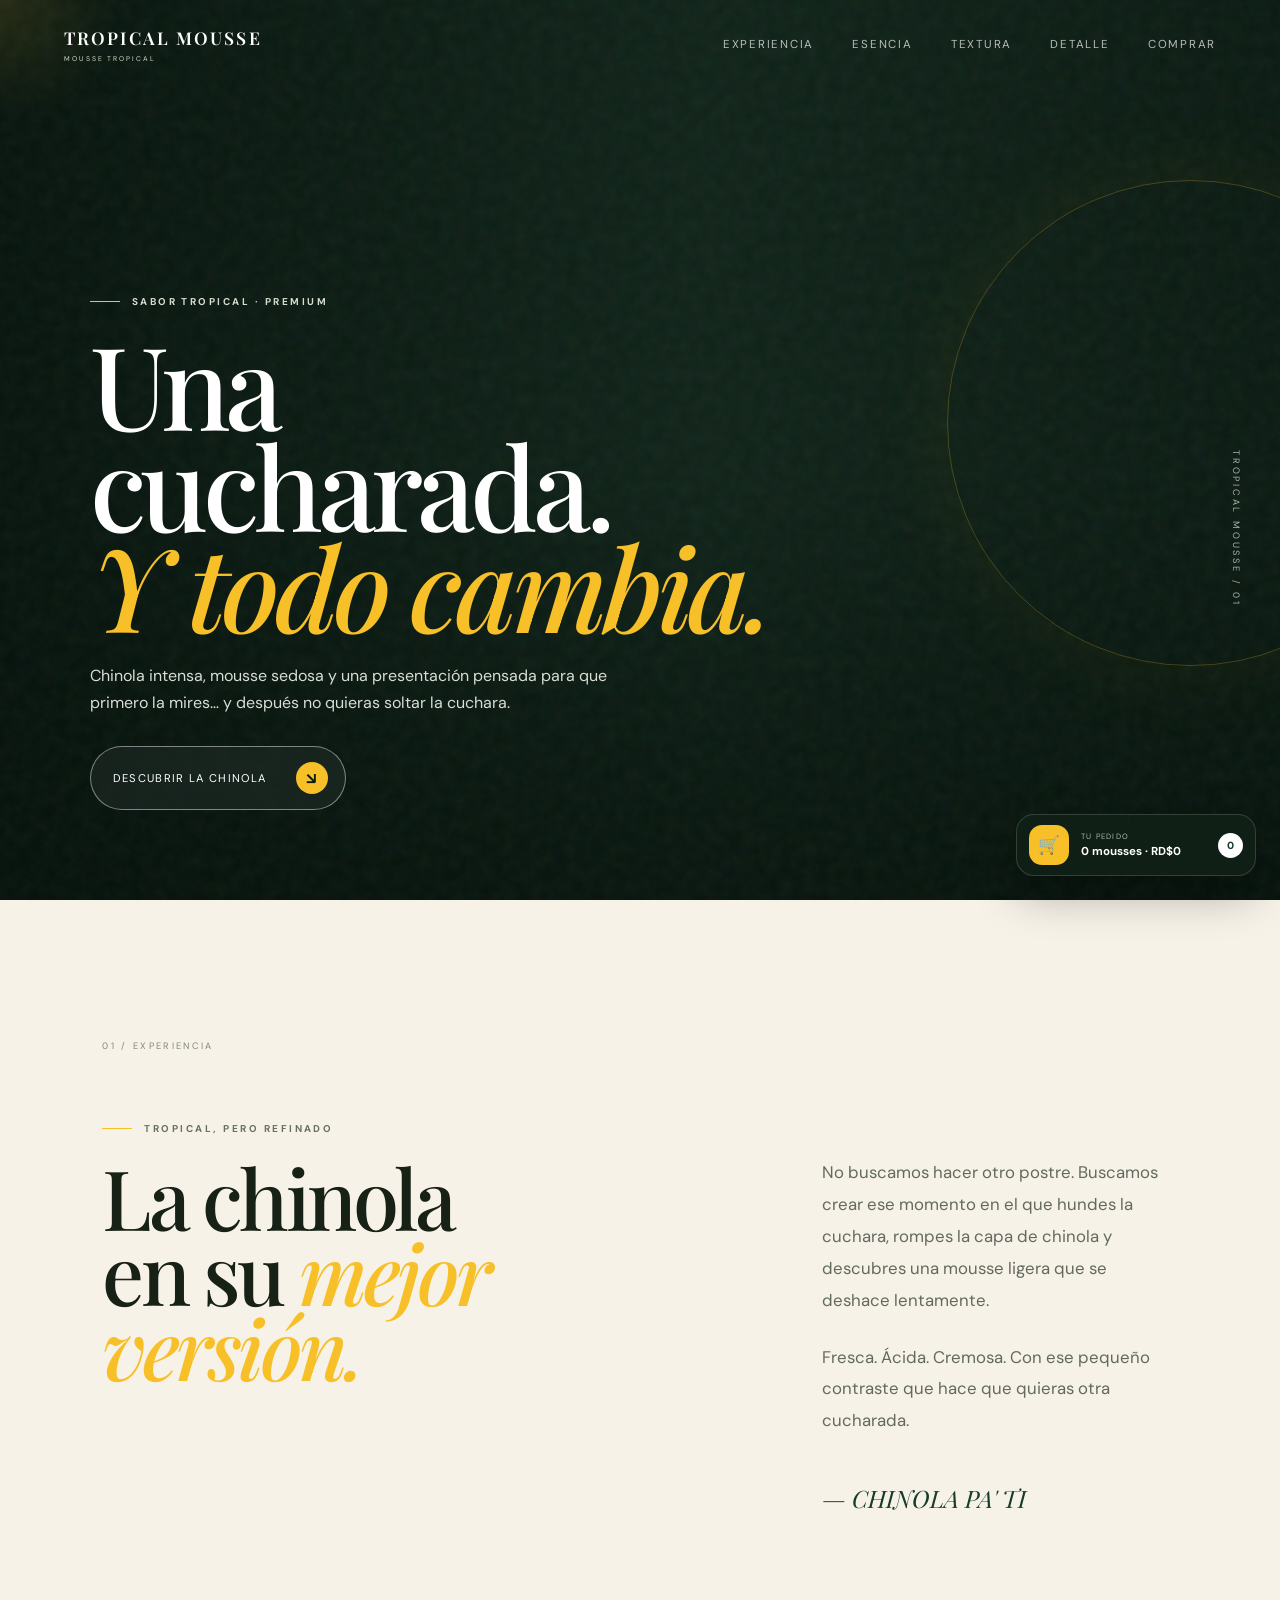
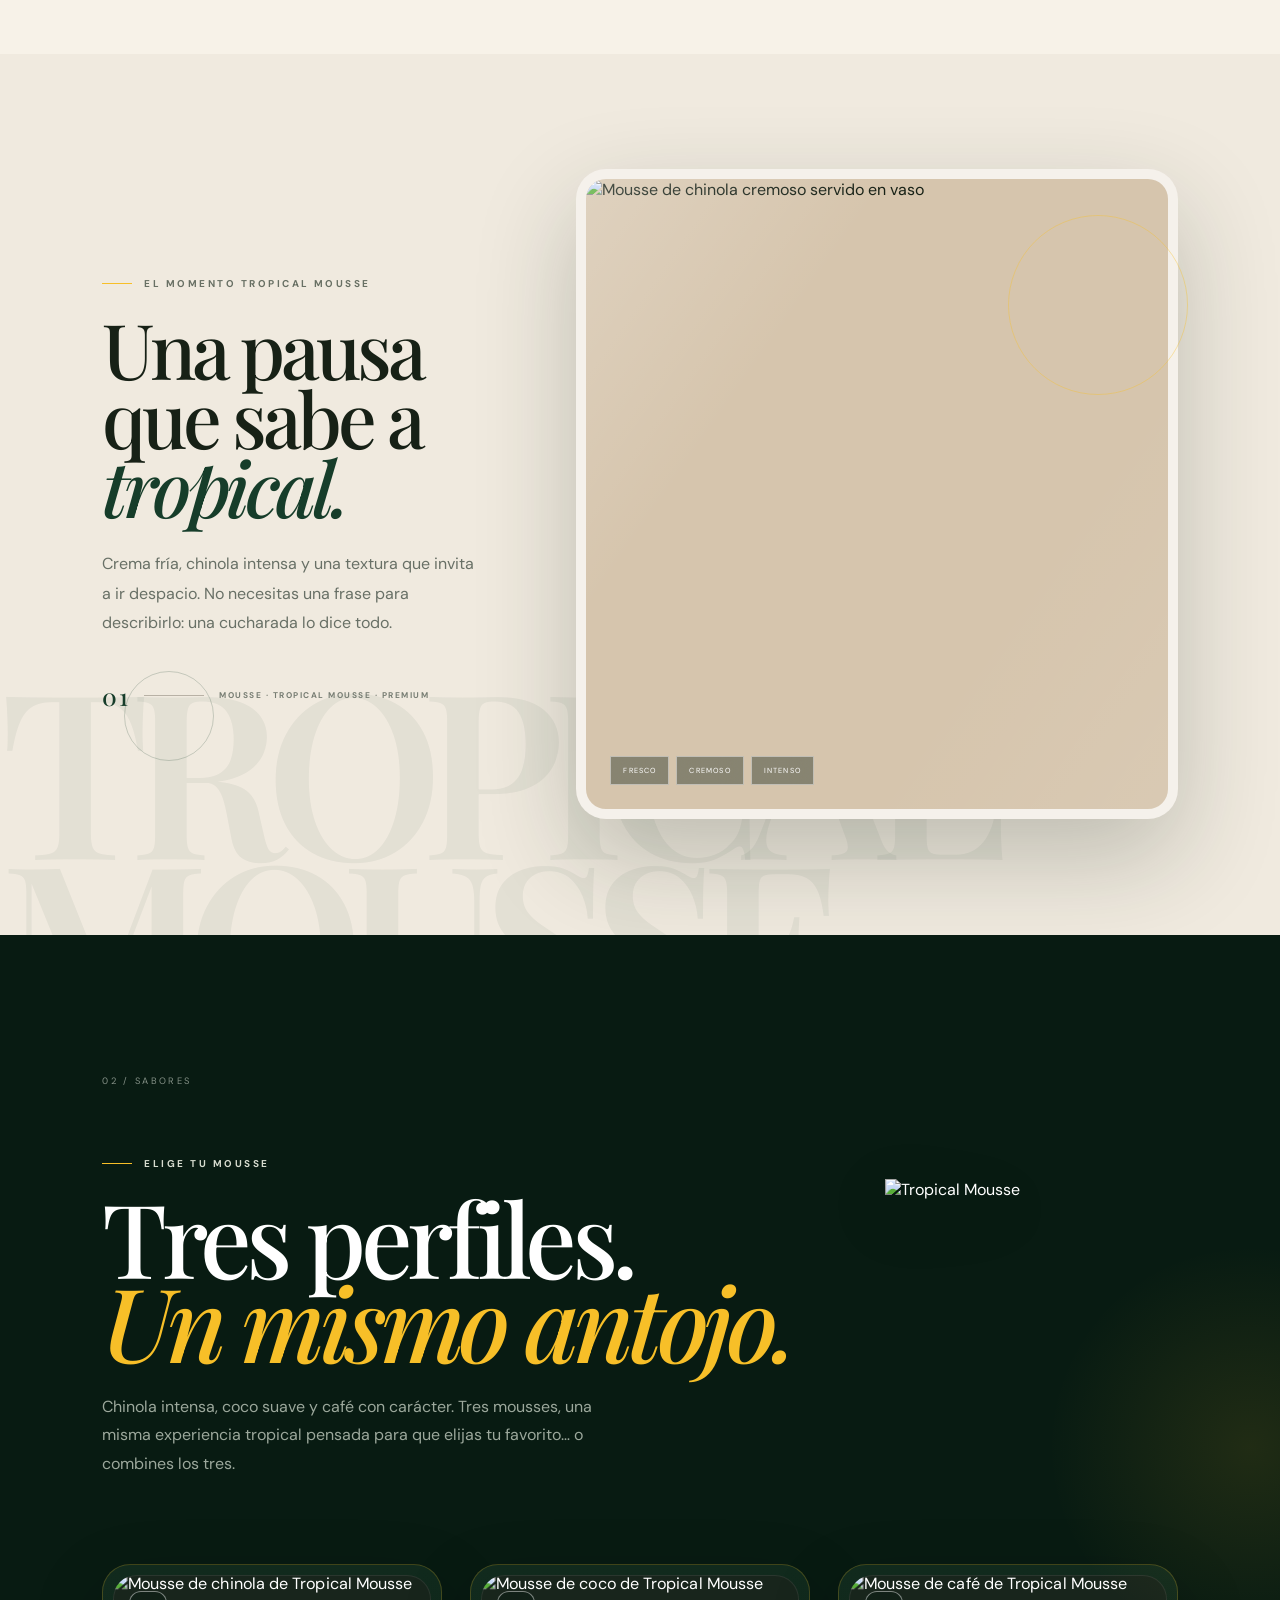
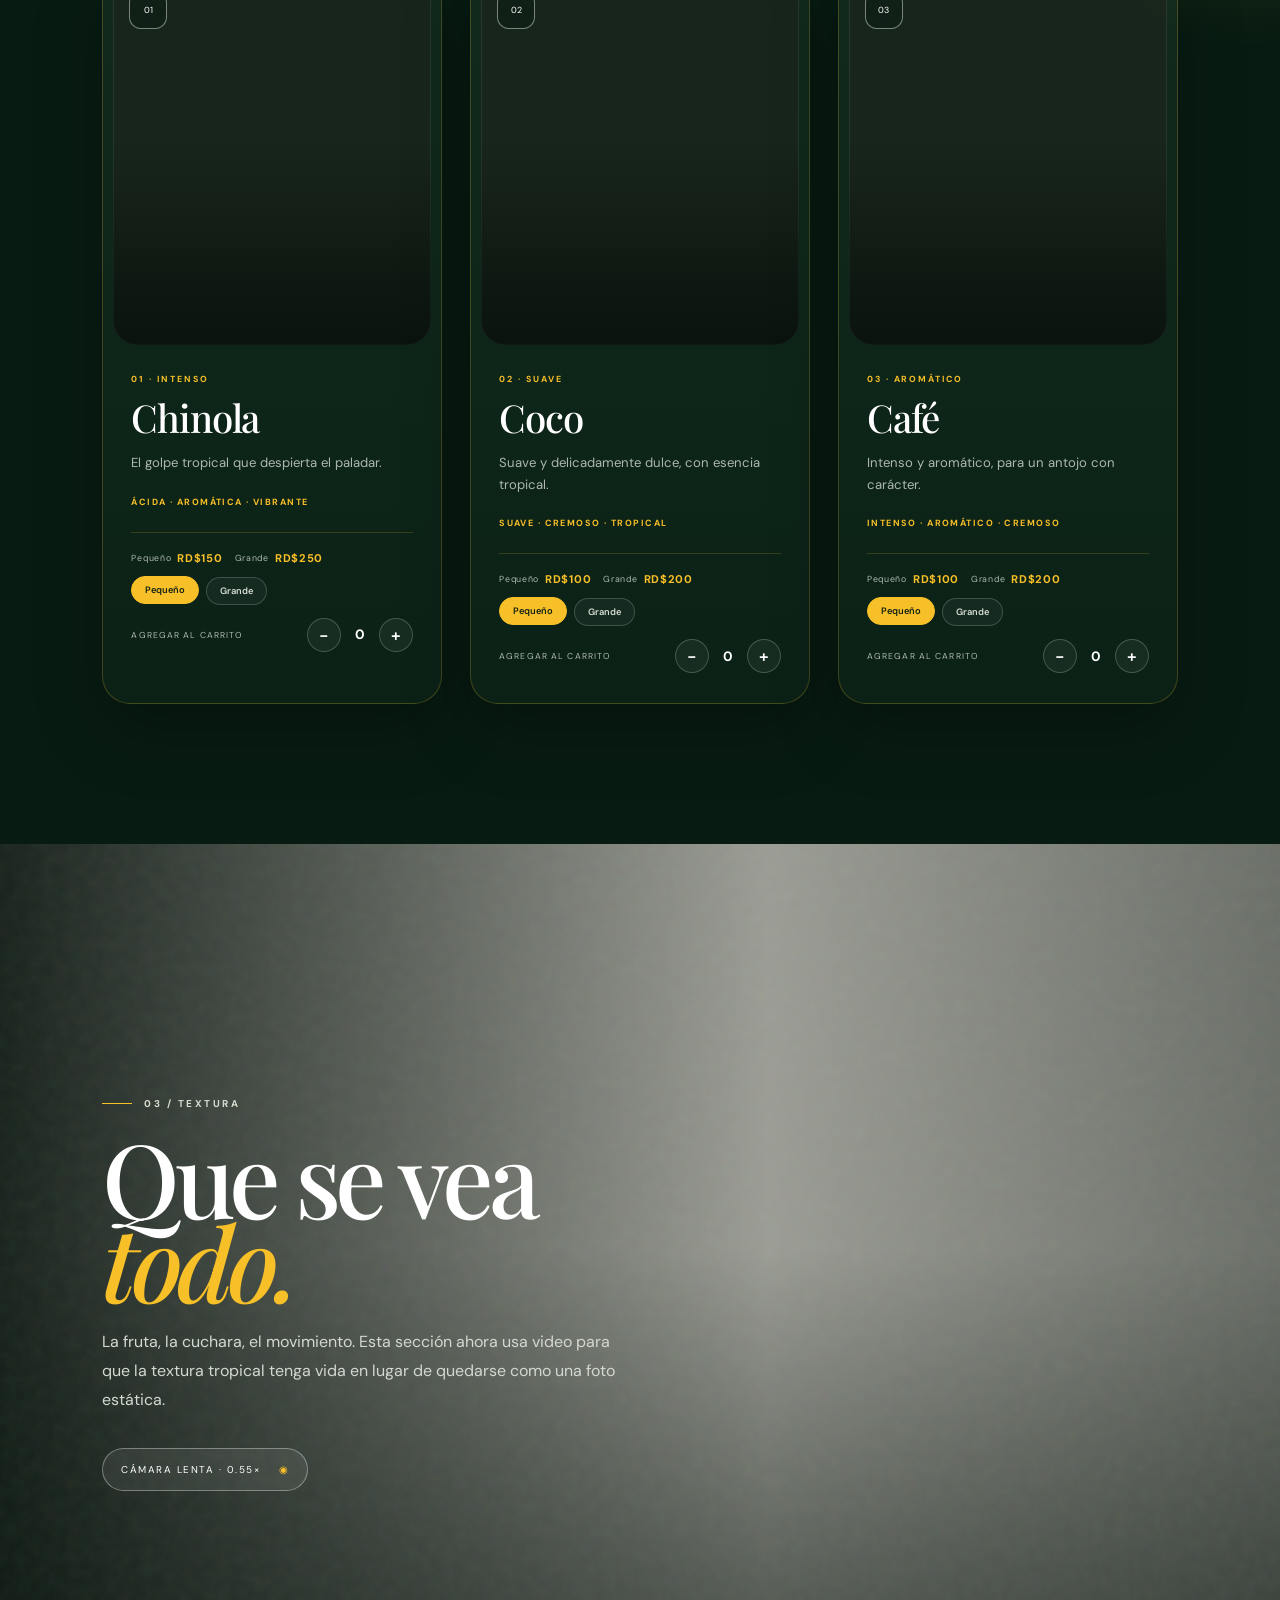
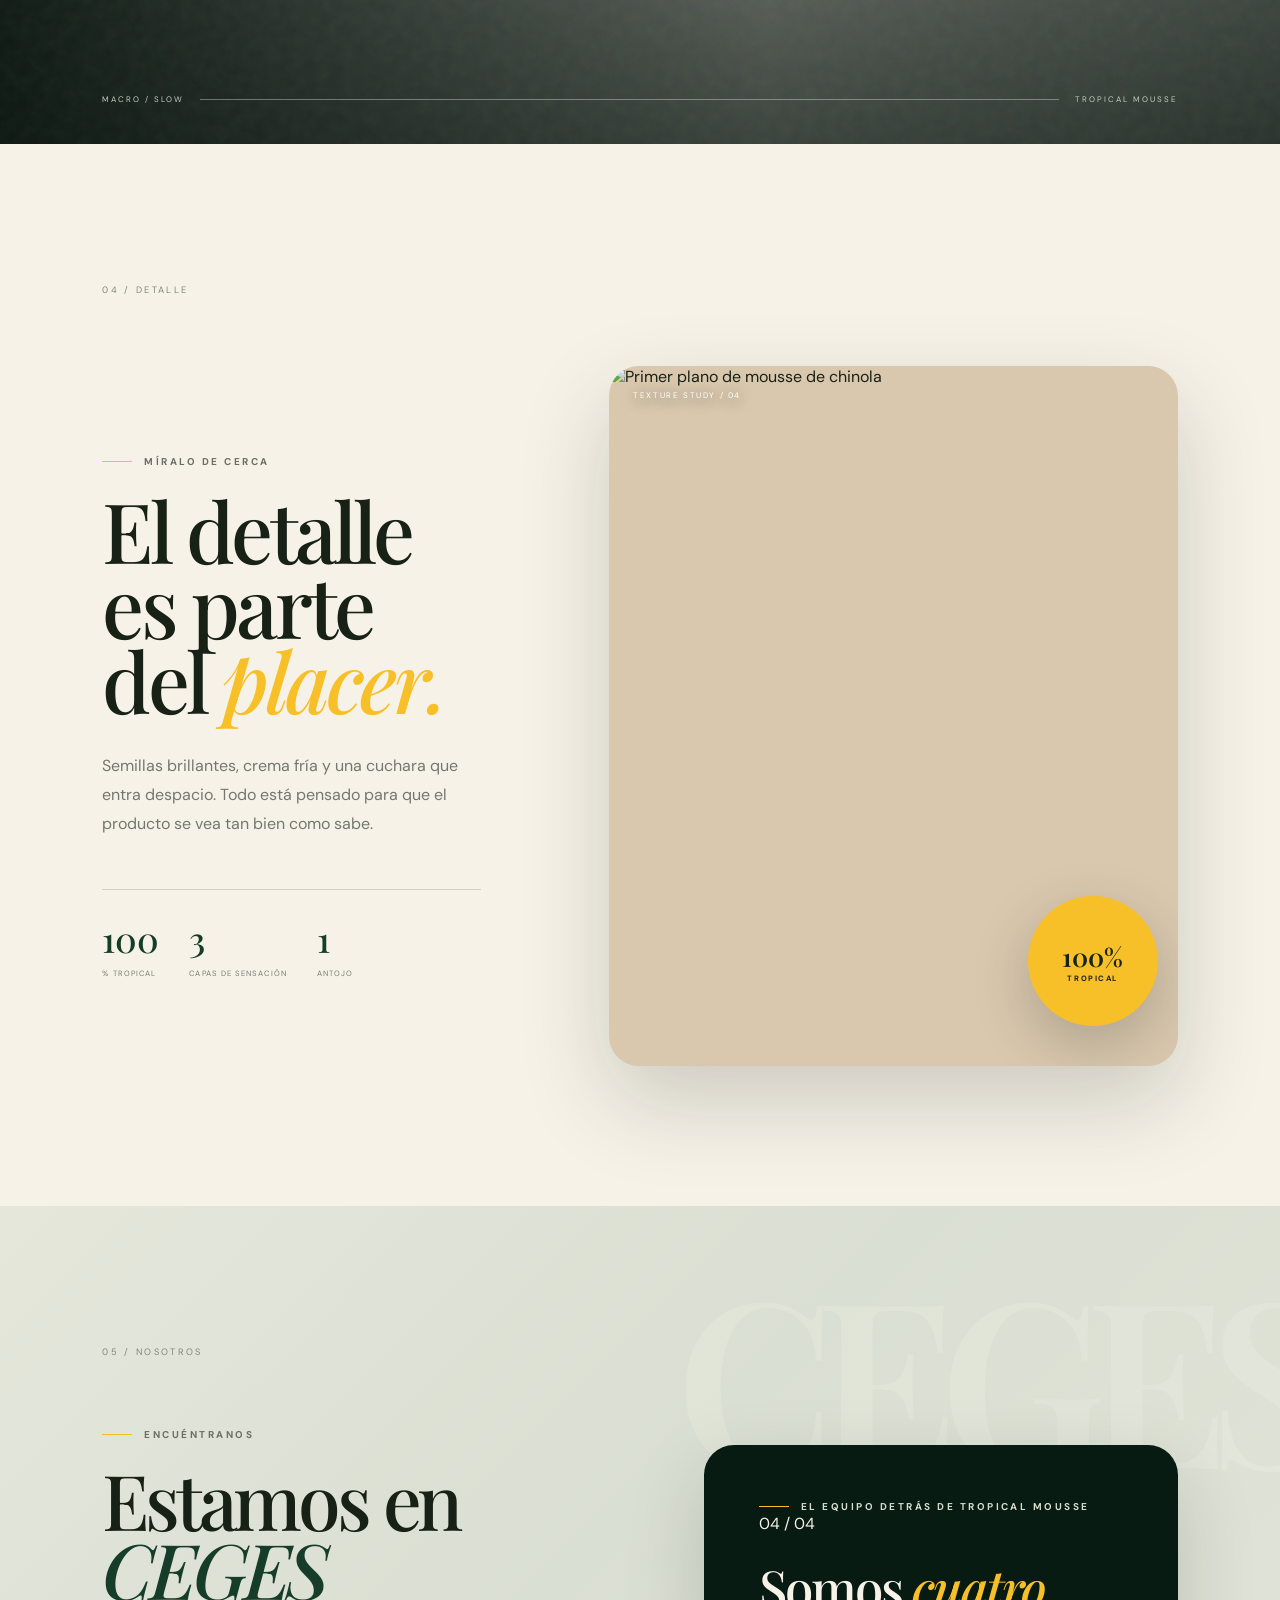
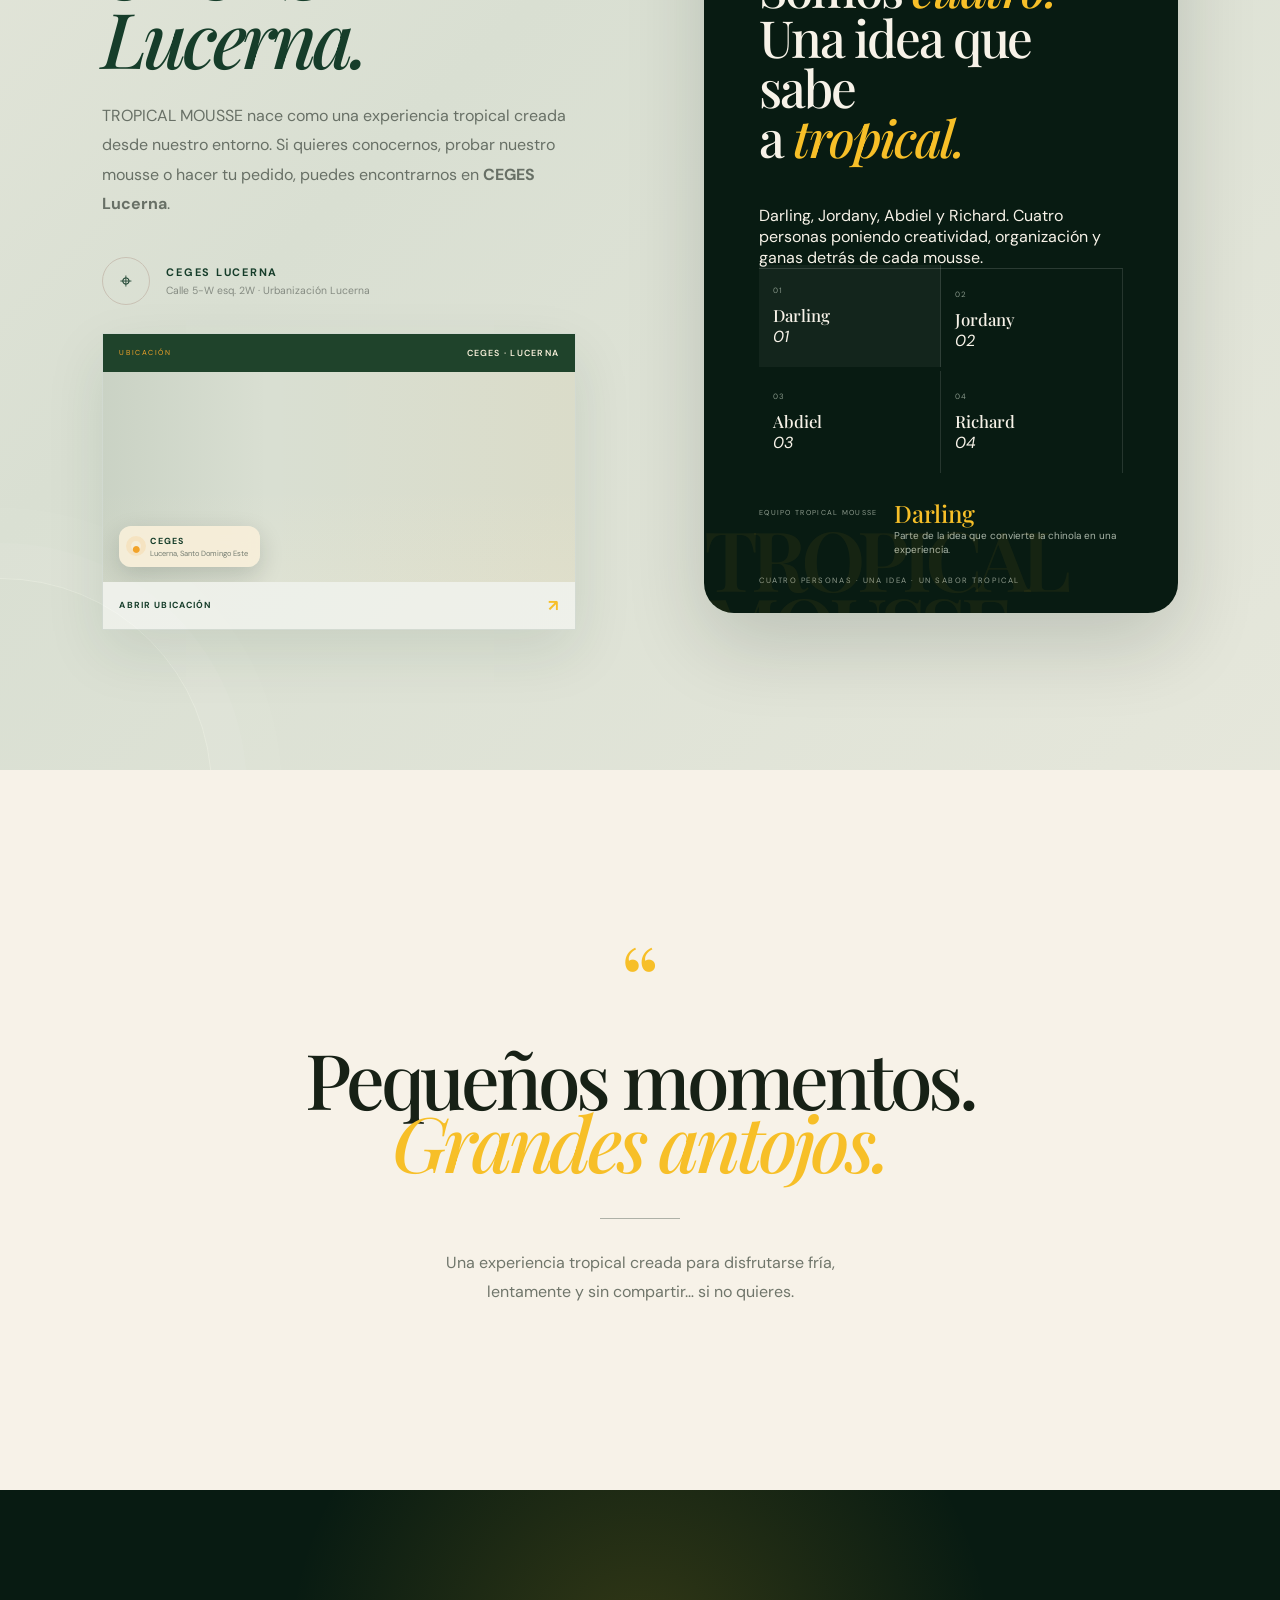
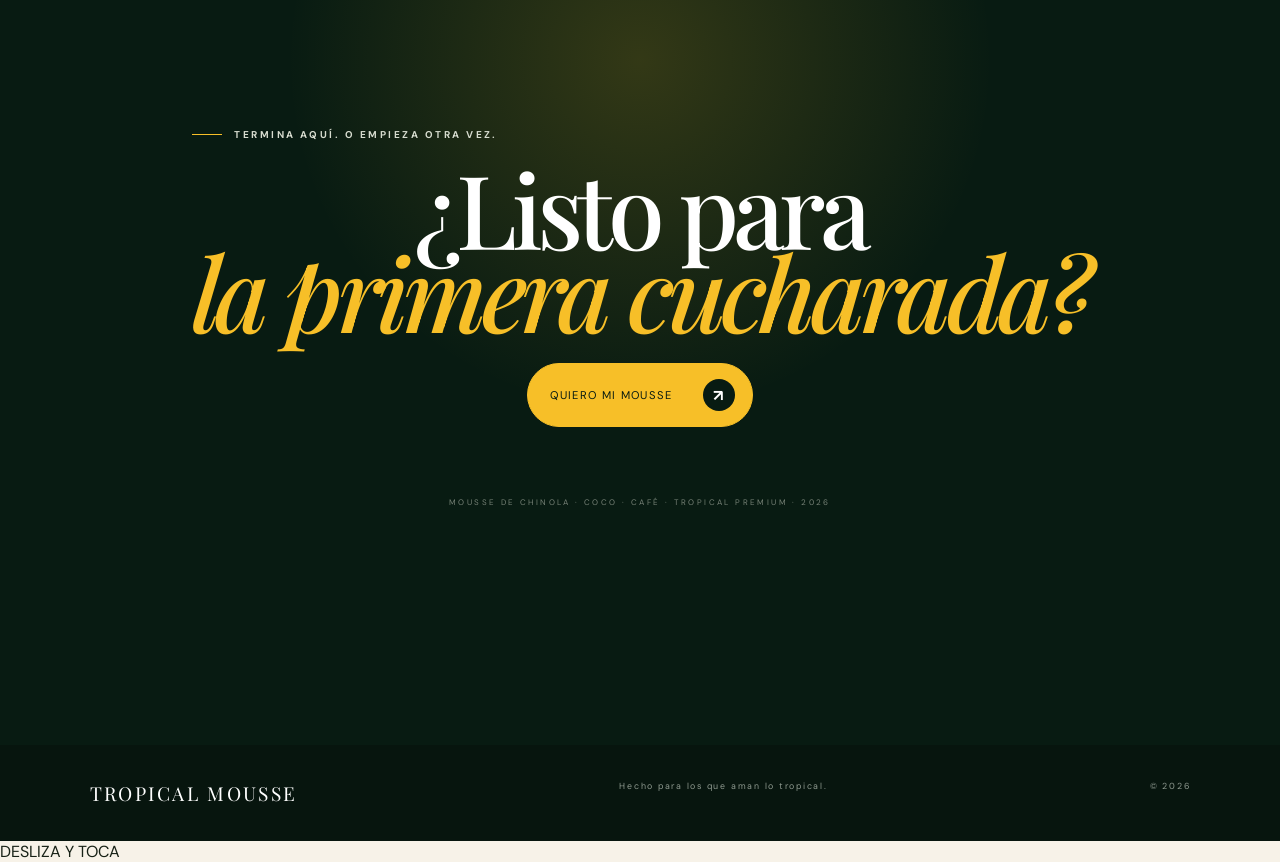
==== index.html @ 886c81e4 "Add files via upload" ====
<!DOCTYPE html>
<html lang="es">
<head>
<meta charset="UTF-8"><meta name="viewport" content="width=device-width, initial-scale=1.0">
<meta name="description" content="TROPICAL MOUSSE — mousse tropical premium.">
<title>TROPICAL MOUSSE — Mousse Tropical</title>
<link rel="icon" type="image/png" sizes="64x64" href="favicon.png?v=14">
<link rel="shortcut icon" href="favicon.ico?v=14">
<link rel="apple-touch-icon" sizes="180x180" href="favicon-180.png?v=14">
<link rel="preconnect" href="https://fonts.googleapis.com"><link rel="preconnect" href="https://fonts.gstatic.com" crossorigin>
<link href="https://fonts.googleapis.com/css2?family=DM+Sans:wght@400;500;600;700&family=Playfair+Display:ital,wght@0,500;0,600;1,500;1,600&display=swap" rel="stylesheet">
<link rel="stylesheet" href="style.css">
</head>
<body>
<div class="loader" id="loader"><div class="loader-mark">C<span>•</span></div><p>PREPARANDO LA EXPERIENCIA</p></div>
<div class="cursor-glow" id="cursorGlow"></div><div class="scroll-progress" id="scrollProgress"></div>
<header class="nav" id="nav">
  <a class="brand" href="#inicio"><span>TROPICAL MOUSSE</span><small>MOUSSE TROPICAL</small></a>
  <button class="menu-btn" id="menuBtn" aria-label="Abrir menú"><span></span><span></span></button>
  <nav id="navLinks"><a href="#experiencia">Experiencia</a><a href="#esencia">Esencia</a><a href="#textura">Textura</a><a href="#detalle">Detalle</a><a href="#esencia">Comprar</a></nav>
</header>
<main>
<section class="hero" id="inicio">
  <video class="hero-video" autoplay muted loop playsinline poster="https://cozinhaamiga.blog/images/posts/1771720178_mousse-de-maracuja-cremosa.png"><source src="https://videos.pexels.com/video-files/5945031/5945031-hd_1080_1920_25fps.mp4" type="video/mp4"></video>
  <div class="hero-shade"></div><div class="grain"></div><div class="hero-ring"></div>
  <div class="hero-content reveal"><p class="eyebrow"><span></span>SABOR TROPICAL · PREMIUM</p><h1>Una cucharada.<br><em>Y todo cambia.</em></h1><p class="hero-copy">Chinola intensa, mousse sedosa y una presentación pensada para que primero la mires… y después no quieras soltar la cuchara.</p><a class="magnetic-btn discover-btn" id="discoverBtn" href="#experiencia"><span>Descubrir la chinola</span><b>↘</b></a></div>
  <div class="hero-side">TROPICAL MOUSSE / 01</div><div class="scroll-cue"><span></span>DESLIZA</div>
</section>
<section class="intro section" id="experiencia"><div class="section-number">01 / EXPERIENCIA</div><div class="intro-grid"><div class="intro-title reveal"><p class="eyebrow dark"><span></span>TROPICAL, PERO REFINADO</p><h2>La chinola<br>en su <em>mejor versión.</em></h2></div><div class="intro-text reveal"><p>No buscamos hacer otro postre. Buscamos crear ese momento en el que hundes la cuchara, rompes la capa de chinola y descubres una mousse ligera que se deshace lentamente.</p><p>Fresca. Ácida. Cremosa. Con ese pequeño contraste que hace que quieras otra cucharada.</p><div class="signature">— CHINOLA PA' TI</div></div></div></section>
<section class="feature-visual feature-v4" id="momento">
  <div class="feature-v4-bg-word">TROPICAL MOUSSE</div>
  <div class="feature-v4-grid">
    <div class="feature-v4-copy reveal">
      <p class="eyebrow dark"><span></span>EL MOMENTO TROPICAL MOUSSE</p>
      <h2>Una pausa<br>que sabe a <em>tropical.</em></h2>
      <p>Crema fría, chinola intensa y una textura que invita a ir despacio. No necesitas una frase para describirlo: una cucharada lo dice todo.</p>
      <div class="feature-v4-meta"><span>01</span><i></i><b>MOUSSE · TROPICAL MOUSSE · PREMIUM</b></div>
    </div>
    <div class="feature-v4-visual reveal">
      <div class="feature-v4-frame tilt" data-tilt>
        <img src="https://cozinhaamiga.blog/images/posts/1771720178_mousse-de-maracuja-cremosa.png" data-fallback="https://media.velocidadcuchara.com/uploads/2010/12/10121423/MOUSSE-CON-MARACUYA-H26.png" alt="Mousse de chinola cremoso servido en vaso" loading="eager">
        <div class="feature-v4-glass"></div>
        <div class="feature-v4-tag">
          <span>FRESCO</span><span>CREMOSO</span><span>INTENSO</span>
        </div>
      </div>
      <div class="feature-v4-orbit orbit-one"></div><div class="feature-v4-orbit orbit-two"></div>
    </div>
  </div>
</section>
<section class="dark-section flavor-profiles" id="esencia">
  <div class="section-number light">02 / SABORES</div>
  <div class="essence-head flavor-heading reveal">
    <div class="flavor-heading-copy">
      <p class="eyebrow"><span></span>ELIGE TU MOUSSE</p>
      <h2>Tres perfiles.<br><em>Un mismo antojo.</em></h2>
      <p class="essence-intro">Chinola intensa, coco suave y café con carácter. Tres mousses, una misma experiencia tropical pensada para que elijas tu favorito… o combines los tres.</p>
    </div>
    <div class="flavor-heading-logo" aria-hidden="true">
      <img src="assets/logo-tropical.png" alt="Tropical Mousse">
    </div>
  </div>
  <div class="ingredient-stage flavor-stage">
    <article class="ingredient-card flavor-card card-one reveal" data-product="Chinola" data-small="150" data-large="250" data-image="assets/chinola-v20.jpg">
      <div class="card-image flavor-image"><img src="assets/chinola-v20.jpg" alt="Mousse de chinola de Tropical Mousse" loading="eager"><span>01</span></div>
      <div class="card-body"><small class="flavor-number">01 · INTENSO</small><h3>Chinola</h3><p>El golpe tropical que despierta el paladar.</p><b>ÁCIDA · AROMÁTICA · VIBRANTE</b>
        <div class="product-buy">
          <div class="product-prices"><span>Pequeño <strong>RD$150</strong></span><span>Grande <strong>RD$250</strong></span></div>
          <div class="product-size" aria-label="Tamaño de Chinola"><button type="button" class="product-size-btn active" data-size="small">Pequeño</button><button type="button" class="product-size-btn" data-size="large">Grande</button></div>
          <div class="product-actions"><span class="product-selected-label">Agregar al carrito</span><div class="product-qty"><button type="button" data-minus aria-label="Quitar Chinola">−</button><strong data-product-count>0</strong><button type="button" data-plus aria-label="Agregar Chinola">+</button></div></div>
        </div>
      </div>
    </article>
    <article class="ingredient-card flavor-card card-two reveal" data-product="Coco" data-small="100" data-large="200" data-image="assets/coco-v20.jpg">
      <div class="card-image flavor-image"><img src="assets/coco-v20.jpg" alt="Mousse de coco de Tropical Mousse" loading="eager"><span>02</span></div>
      <div class="card-body"><small class="flavor-number">02 · SUAVE</small><h3>Coco</h3><p>Suave y delicadamente dulce, con esencia tropical.</p><b>SUAVE · CREMOSO · TROPICAL</b>
        <div class="product-buy">
          <div class="product-prices"><span>Pequeño <strong>RD$100</strong></span><span>Grande <strong>RD$200</strong></span></div>
          <div class="product-size" aria-label="Tamaño de Coco"><button type="button" class="product-size-btn active" data-size="small">Pequeño</button><button type="button" class="product-size-btn" data-size="large">Grande</button></div>
          <div class="product-actions"><span class="product-selected-label">Agregar al carrito</span><div class="product-qty"><button type="button" data-minus aria-label="Quitar Coco">−</button><strong data-product-count>0</strong><button type="button" data-plus aria-label="Agregar Coco">+</button></div></div>
        </div>
      </div>
    </article>
    <article class="ingredient-card flavor-card card-three reveal" data-product="Café" data-small="100" data-large="200" data-image="assets/cafe-v20.jpg">
      <div class="card-image flavor-image"><img src="assets/cafe-v20.jpg" alt="Mousse de café de Tropical Mousse" loading="eager"><span>03</span></div>
      <div class="card-body"><small class="flavor-number">03 · AROMÁTICO</small><h3>Café</h3><p>Intenso y aromático, para un antojo con carácter.</p><b>INTENSO · AROMÁTICO · CREMOSO</b>
        <div class="product-buy">
          <div class="product-prices"><span>Pequeño <strong>RD$100</strong></span><span>Grande <strong>RD$200</strong></span></div>
          <div class="product-size" aria-label="Tamaño de Café"><button type="button" class="product-size-btn active" data-size="small">Pequeño</button><button type="button" class="product-size-btn" data-size="large">Grande</button></div>
          <div class="product-actions"><span class="product-selected-label">Agregar al carrito</span><div class="product-qty"><button type="button" data-minus aria-label="Quitar Café">−</button><strong data-product-count>0</strong><button type="button" data-plus aria-label="Agregar Café">+</button></div></div>
        </div>
      </div>
    </article>
  </div>
</section>
<section class="texture-video" id="textura">
  <video class="texture-bg" id="textureVideo" autoplay muted loop playsinline poster="https://cozinhaamiga.blog/images/posts/1771720178_mousse-de-maracuja-cremosa.png"><source src="https://videos.pexels.com/video-files/5945031/5945031-hd_1080_1920_25fps.mp4" type="video/mp4"></video>
  <div class="texture-overlay"></div><div class="texture-noise"></div>
  <div class="texture-content reveal"><p class="eyebrow"><span></span>03 / TEXTURA</p><h2>Que se vea<br><em>todo.</em></h2><p>La fruta, la cuchara, el movimiento. Esta sección ahora usa video para que la textura tropical tenga vida en lugar de quedarse como una foto estática.</p><button class="speed-btn" id="speedBtn">CÁMARA LENTA · 0.55× <span>◉</span></button></div>
  <div class="video-label"><span>MACRO / SLOW</span><i></i><span>TROPICAL MOUSSE</span></div>
</section>
<section class="macro section" id="detalle"><div class="section-number">04 / DETALLE</div><div class="macro-layout"><div class="macro-copy reveal"><p class="eyebrow dark"><span></span>MÍRALO DE CERCA</p><h2>El detalle<br>es parte<br>del <em>placer.</em></h2><p>Semillas brillantes, crema fría y una cuchara que entra despacio. Todo está pensado para que el producto se vea tan bien como sabe.</p><div class="stat-row"><div><strong data-count="100">0</strong><span>% TROPICAL</span></div><div><strong data-count="3">0</strong><span>CAPAS DE SENSACIÓN</span></div><div><strong data-count="1">0</strong><span>ANTOJO</span></div></div></div><div class="macro-image cinematic-detail"><img src="https://cozinhaamiga.blog/images/posts/1771720178_mousse-de-maracuja-cremosa.png" data-fallback="https://images.unsplash.com/photo-1761526389639-6f8701c29bf2?auto=format&fit=crop&fm=jpg&q=82&w=1800" alt="Primer plano de mousse de chinola" loading="eager"><div class="macro-badge">100%<small>TROPICAL</small></div><div class="image-corner">TEXTURE STUDY / 04</div></div></div></section>
<section class="location-team section" id="ubicacion">
  <div class="section-number">05 / NOSOTROS</div>
  <div class="location-grid">
    <div class="location-copy reveal">
      <p class="eyebrow dark"><span></span>ENCUÉNTRANOS</p>
      <h2>Estamos en<br><em>CEGES Lucerna.</em></h2>
      <p>TROPICAL MOUSSE nace como una experiencia tropical creada desde nuestro entorno. Si quieres conocernos, probar nuestro mousse o hacer tu pedido, puedes encontrarnos en <strong>CEGES Lucerna</strong>.</p>
      <div class="location-pin"><span>⌖</span><div><b>CEGES LUCERNA</b><small>Calle 5-W esq. 2W · Urbanización Lucerna</small></div></div>
      <div class="location-map-card">
        <div class="location-map-head"><span>UBICACIÓN</span><b>CEGES · LUCERNA</b></div>
        <div class="location-map-frame">
          <iframe title="Mapa de CEGES Lucerna" loading="lazy" src="https://www.google.com/maps?q=CEGES%2C%20Calle%205-W%20esq.%202W%2C%20Urbanizaci%C3%B3n%20Lucerna%2C%20Santo%20Domingo%20Este%2C%20Rep%C3%BAblica%20Dominicana&output=embed"></iframe>
          <div class="location-map-glass"></div>
          <div class="location-map-label"><span>●</span><div><strong>CEGES</strong><small>Lucerna, Santo Domingo Este</small></div></div>
        </div>
        <a class="location-directions" href="https://www.google.com/maps/search/?api=1&query=CEGES%2C%20Calle%205-W%20esq.%202W%2C%20Urbanizaci%C3%B3n%20Lucerna%2C%20Santo%20Domingo%20Este%2C%20Rep%C3%BAblica%20Dominicana" target="_blank" rel="noopener">Abrir ubicación <span>↗</span></a>
      </div>
    </div>
    <div class="team-panel team-interactive reveal" id="teamPanel">
      <div class="team-light"></div>
      <div class="team-topline"><p class="eyebrow"><span></span>EL EQUIPO DETRÁS DE TROPICAL MOUSSE</p><span class="team-counter">04 / 04</span></div>
      <h3>Somos <em>cuatro.</em><br>Una idea que sabe<br>a <em>tropical.</em></h3>
      <p class="team-intro">Darling, Jordany, Abdiel y Richard. Cuatro personas poniendo creatividad, organización y ganas detrás de cada mousse.</p>
      <div class="team-list team-cards">
        <button class="team-member active" type="button" data-person="Darling"><span>01</span><b>Darling</b><i>01</i></button>
        <button class="team-member" type="button" data-person="Jordany"><span>02</span><b>Jordany</b><i>02</i></button>
        <button class="team-member" type="button" data-person="Abdiel"><span>03</span><b>Abdiel</b><i>03</i></button>
        <button class="team-member" type="button" data-person="Richard"><span>04</span><b>Richard</b><i>04</i></button>
      </div>
      <div class="team-selected"><small>EQUIPO TROPICAL MOUSSE</small><strong id="teamSelected">Darling</strong><span id="teamMessage">Parte de la idea que convierte la chinola en una experiencia.</span></div>
      <div class="team-note">CUATRO PERSONAS · UNA IDEA · UN SABOR TROPICAL</div>
    </div>
  </div>
</section>

<section class="manifesto section"><div class="manifesto-inner reveal"><span class="quote-mark">“</span><h2>Pequeños momentos.<br><em>Grandes antojos.</em></h2><div class="line"></div><p>Una experiencia tropical creada para disfrutarse fría, lentamente y sin compartir… si no quieres.</p></div></section>
<section class="final" id="final"><div class="final-glow"></div><div class="final-content reveal"><p class="eyebrow"><span></span>TERMINA AQUÍ. O EMPIEZA OTRA VEZ.</p><h2>¿Listo para<br><em>la primera cucharada?</em></h2><button class="magnetic-btn light-btn" id="tasteBtn"><span>Quiero mi mousse</span><b>↗</b></button><p class="tiny">MOUSSE DE CHINOLA · COCO · CAFÉ · TROPICAL PREMIUM · 2026</p></div></section>
</main>
<footer><div>TROPICAL MOUSSE</div><span>Hecho para los que aman lo tropical.</span><span>© 2026</span></footer><div class="toast" id="toast">La experiencia TROPICAL MOUSSE empieza aquí ✦</div>
<div class="discover-scene" id="discoverScene" aria-hidden="true">
  <div class="discover-backdrop"></div>
  <div class="discover-copy"><span>TROPICAL MOUSSE</span><strong>Una cucharada<br><em>cobra vida.</em></strong><small>PREPARANDO LA EXPERIENCIA · 01</small></div>
  <div class="mousse-orbit orbit-left"></div><div class="mousse-orbit orbit-right"></div>
  <div class="mousse-cups" aria-hidden="true">
    <div class="mousse-cup cup-a"><img src="https://cozinhaamiga.blog/images/posts/1771720178_mousse-de-maracuja-cremosa.png" alt="Mousse real de chinola"><span>CHINOLA</span></div>
    <div class="mousse-cup cup-c"><img src="assets/cafe-v20.jpg" alt="Mousse de café de Tropical Mousse"><span>CAFÉ</span></div>
    <div class="mousse-cup cup-d"><img src="assets/cafe.png" alt="Detalle del mousse de café de Tropical Mousse"><span>CAFÉ · INTENSO</span></div>
  </div>
  <div class="passion-seeds" aria-hidden="true"></div>
</div>

<div class="order-launch" id="orderLaunch" aria-hidden="true">
  <div class="launch-glow"></div>
  <div class="launch-rings"><i></i><i></i><i></i></div>
  <div class="launch-seeds" aria-hidden="true"></div>
  <div class="launch-content">
    <span class="launch-kicker">MODO ANTOJO · ACTIVADO</span>
    <strong>Tu mousse<br><em>te está esperando.</em></strong>
    <small>PREPARANDO TU PEDIDO · 02</small>
    <div class="launch-line"><b></b></div>
  </div>
</div>
<script src="script.js"></script>
<div class="mobile-touch-hint" id="mobileTouchHint"><i></i><span>DESLIZA Y TOCA</span></div>

<div class="cart-float" id="cartFloat">
  <button class="cart-toggle" id="cartToggle" type="button" aria-label="Abrir carrito">
    <span class="cart-icon">🛒</span><span class="cart-copy"><small>TU PEDIDO</small><strong id="cartTotalText">0 mousses · RD$0</strong></span><span class="cart-badge" id="cartBadge">0</span>
  </button>
  <div class="cart-panel" id="cartPanel" aria-hidden="true">
    <div class="cart-head"><div><small>CARRITO TROPICAL</small><h3>Tu antojo</h3></div><button type="button" id="cartClose" aria-label="Cerrar carrito">×</button></div>
    <div class="cart-items" id="cartItems"><div class="cart-empty">Todavía no has agregado ningún mousse.</div></div>
    <div class="cart-footer"><div><span>Total</span><strong id="cartGrandTotal">RD$0</strong></div><button class="cart-buy" id="cartBuy" type="button" disabled>COMPRAR POR WHATSAPP <span>↗</span></button></div>
  </div>
</div>

</body></html>
---- style.css ----
@import url('https://fonts.googleapis.com/css2?family=DM+Sans:wght@400;500;600;700&family=Playfair+Display:ital,wght@0,500;0,600;1,500;1,600&display=swap');
:root{--cream:#f7f2e8;--paper:#eee5d4;--ink:#172116;--green:#163d2a;--green2:#081b12;--yellow:#f7bf28;--orange:#f07a1d;--white:#fffdf7;--muted:#a7aea0;--ease:cubic-bezier(.16,1,.3,1)}
*{box-sizing:border-box;margin:0;padding:0}html{scroll-behavior:smooth}body{background:var(--cream);color:var(--ink);font-family:'DM Sans',sans-serif;overflow-x:hidden}a{text-decoration:none;color:inherit}button{font:inherit;cursor:pointer}
.loader{position:fixed;inset:0;background:var(--green2);color:var(--cream);z-index:9999;display:grid;place-content:center;text-align:center;transition:opacity .8s var(--ease),visibility .8s}.loader.hide{opacity:0;visibility:hidden}.loader-mark{font:600 4rem 'Playfair Display';letter-spacing:.12em}.loader-mark span{color:var(--yellow)}.loader p{font-size:.65rem;letter-spacing:.25em;margin-top:12px;color:#bfc8b8}
.cursor-glow{position:fixed;width:260px;height:260px;border-radius:50%;background:radial-gradient(circle,rgba(247,191,40,.12),transparent 65%);pointer-events:none;z-index:20;transform:translate(-50%,-50%);mix-blend-mode:screen}.scroll-progress{position:fixed;top:0;left:0;width:0;height:3px;background:var(--yellow);z-index:5000}
.nav{position:fixed;top:0;left:0;width:100%;height:88px;padding:0 5vw;display:flex;align-items:center;justify-content:space-between;color:#fff;z-index:1000;transition:.5s}.nav.scrolled{background:rgba(8,27,18,.9);backdrop-filter:blur(18px);height:70px}.brand{display:flex;flex-direction:column;line-height:1}.brand span{font:600 1.1rem 'Playfair Display';letter-spacing:.12em}.brand small{font-size:.43rem;letter-spacing:.28em;margin-top:7px;color:#d8dbc9}.nav nav{display:flex;gap:2.4rem;font-size:.72rem;text-transform:uppercase;letter-spacing:.15em}.nav nav a{opacity:.7;transition:.25s}.nav nav a:hover,.nav nav a.active{opacity:1;color:var(--yellow)}.menu-btn{display:none;background:none;border:0}
.hero{height:100svh;min-height:700px;position:relative;display:grid;align-items:end;overflow:hidden;background:#12271c;color:#fff}.hero-video,.texture-bg{position:absolute;inset:0;width:100%;height:100%;object-fit:cover}.hero-video{object-position:center 40%;filter:saturate(.9) contrast(1.06);transform:scale(1.04)}.hero-shade{position:absolute;inset:0;background:linear-gradient(90deg,rgba(4,16,10,.84),rgba(4,16,10,.18) 55%,rgba(4,16,10,.55)),linear-gradient(0deg,rgba(4,16,10,.76),transparent 48%)}.grain,.texture-noise{position:absolute;inset:-50%;opacity:.07;background-image:url("data:image/svg+xml,%3Csvg viewBox='0 0 180 180' xmlns='http://www.w3.org/2000/svg'%3E%3Cfilter id='n'%3E%3CfeTurbulence type='fractalNoise' baseFrequency='.8' numOctaves='4' stitchTiles='stitch'/%3E%3C/filter%3E%3Crect width='100%25' height='100%25' filter='url(%23n)' opacity='.8'/%3E%3C/svg%3E");pointer-events:none}.hero-ring{position:absolute;width:38vw;height:38vw;border:1px solid rgba(247,191,40,.24);border-radius:50%;right:-12vw;top:20%;box-shadow:0 0 100px rgba(247,191,40,.06)}.hero-content{position:relative;z-index:2;max-width:900px;padding:0 7vw 10vh}.eyebrow{font-size:.62rem;letter-spacing:.25em;font-weight:700;display:flex;align-items:center;gap:12px;color:#d7dccf}.eyebrow span{width:30px;height:1px;background:var(--yellow);display:inline-block}.dark{color:#687064}.hero h1{font:500 clamp(4rem,9vw,8.8rem)/.88 'Playfair Display';letter-spacing:-.045em;margin:25px 0}.hero h1 em,.dark-section h2 em,.texture-video h2 em,.final h2 em,.manifesto h2 em,.macro h2 em,.intro h2 em,.feature-v4-copy h2 em,.location-copy h2 em,.order-intro h2 em{font-style:italic;color:var(--yellow)}.hero-copy{max-width:560px;font-size:1rem;line-height:1.7;color:#d8ddd5}.magnetic-btn{margin-top:30px;display:inline-flex;align-items:center;gap:30px;border:1px solid rgba(255,255,255,.45);border-radius:100px;padding:15px 17px 15px 22px;font-size:.7rem;letter-spacing:.12em;text-transform:uppercase;transition:.35s var(--ease);background:rgba(255,255,255,.05);backdrop-filter:blur(8px)}.magnetic-btn b{display:grid;place-items:center;width:32px;height:32px;border-radius:50%;background:var(--yellow);color:var(--green2);font-size:1rem}.magnetic-btn:hover{transform:translateY(-4px);border-color:var(--yellow);padding-left:28px}.hero-side{position:absolute;right:3vw;top:50%;writing-mode:vertical-rl;font-size:.58rem;letter-spacing:.3em;opacity:.65}.scroll-cue{position:absolute;bottom:35px;right:7vw;font-size:.55rem;letter-spacing:.25em;display:flex;align-items:center;gap:12px;opacity:.7}.scroll-cue span{height:50px;width:1px;background:var(--yellow)}
.section{padding:140px 8vw}.section-number{font-size:.58rem;letter-spacing:.25em;color:#81877a;margin-bottom:70px}.section-number.light{color:#859187}.intro-grid,.macro-layout,.location-grid,.order-grid{display:grid;grid-template-columns:1.25fr .75fr;gap:10vw}.intro h2,.macro h2{font:500 clamp(3.3rem,6.5vw,7rem)/.9 'Playfair Display';letter-spacing:-.045em;margin-top:25px}.intro-text{padding-top:35px;font-size:1.05rem;line-height:1.9;color:#62695f}.intro-text p+p{margin-top:25px}.signature{margin-top:45px;color:var(--green);font:italic 1.5rem 'Playfair Display'}
.feature-v4{min-height:92vh;background:#f0eadf;display:grid;place-items:center;padding:9vw 8vw;position:relative;overflow:hidden}.feature-v4-bg-word{position:absolute;right:-3vw;bottom:-7vw;font:600 clamp(7rem,18vw,19rem)/.75 'Playfair Display';letter-spacing:-.09em;color:rgba(22,61,42,.055)}.feature-v4-grid{width:min(1320px,100%);display:grid;grid-template-columns:.78fr 1.22fr;gap:7vw;align-items:center;position:relative;z-index:2}.feature-v4-copy{max-width:520px}.feature-v4-copy h2,.location-copy h2,.order-intro h2{font:500 clamp(3.5rem,6vw,6.5rem)/.9 'Playfair Display';letter-spacing:-.055em;margin:24px 0 28px}.feature-v4-copy h2 em,.location-copy h2 em,.order-intro h2 em{color:var(--green)}.feature-v4-copy>p:not(.eyebrow),.location-copy>p:not(.eyebrow),.order-intro>p:not(.eyebrow){color:#687066;line-height:1.85;max-width:510px}.feature-v4-meta{display:flex;align-items:center;gap:15px;margin-top:42px;font-size:.52rem;letter-spacing:.18em;color:#777d73}.feature-v4-meta span{font:500 1.5rem 'Playfair Display';color:var(--green)}.feature-v4-meta i{width:60px;height:1px;background:#b8b1a5}.feature-v4-frame{width:min(620px,100%);height:650px;position:relative;overflow:hidden;background:#d6c5ad;border:14px solid rgba(255,255,255,.76);box-shadow:0 45px 100px rgba(30,40,29,.22);transform-style:preserve-3d}.feature-v4-frame img{width:100%;height:100%;object-fit:cover;display:block;transition:transform 1.2s var(--ease)}.feature-v4-frame:hover img{transform:scale(1.055)}.feature-v4-glass{position:absolute;inset:0;background:linear-gradient(125deg,rgba(255,255,255,.22),transparent 30%,transparent 70%,rgba(255,255,255,.08));pointer-events:none}.feature-v4-tag{position:absolute;left:24px;bottom:24px;display:flex;gap:7px;flex-wrap:wrap}.feature-v4-tag span,.order-benefits span{padding:9px 12px;border:1px solid rgba(255,255,255,.48);background:rgba(8,27,18,.38);backdrop-filter:blur(12px);color:#fff;font-size:.46rem;letter-spacing:.16em}.feature-v4-orbit{position:absolute;border:1px solid rgba(247,191,40,.38);border-radius:50%}.orbit-one{width:180px;height:180px;right:-10px;top:7%}.orbit-two{width:90px;height:90px;left:2%;bottom:9%;border-color:rgba(22,61,42,.2)}
.dark-section{background:var(--green2);color:#fff;padding:140px 8vw;min-height:100vh;position:relative;overflow:hidden}.essence-head{max-width:760px}.dark-section h2,.texture-video h2,.final h2,.manifesto h2{font:500 clamp(4rem,8vw,9rem)/.82 'Playfair Display';letter-spacing:-.055em;margin-top:25px}.essence-intro{max-width:520px;color:#9ca89c;line-height:1.8;margin-top:30px}.ingredient-stage{display:grid;grid-template-columns:repeat(3,1fr);gap:22px;margin-top:85px}.ingredient-card{min-height:540px;position:relative;overflow:hidden;border:1px solid rgba(255,255,255,.14);background:#102b1e;box-shadow:0 30px 80px rgba(0,0,0,.2);transition:.65s var(--ease)}.ingredient-card:hover{transform:translateY(-16px);border-color:rgba(247,191,40,.6)}.card-image{height:310px;overflow:hidden;position:relative}.card-image:after{content:"";position:absolute;inset:0;background:linear-gradient(180deg,rgba(0,0,0,.05),rgba(0,0,0,.65))}.card-image img{width:100%;height:100%;object-fit:cover;display:block;transition:transform 1s var(--ease)}.ingredient-card:hover .card-image img{transform:scale(1.08)}.card-image>span{position:absolute;z-index:2;top:18px;left:18px;width:36px;height:36px;border:1px solid rgba(255,255,255,.55);border-radius:50%;display:grid;place-items:center;font-size:.55rem;color:#fff}.card-body{padding:28px 30px 32px}.card-body h3{font:500 2.35rem 'Playfair Display'}.card-body p{color:#aeb8ac;line-height:1.65;font-size:.82rem;margin:10px 0 22px}.card-body b{font-size:.49rem;letter-spacing:.2em;color:var(--yellow)}
.texture-video{height:100vh;min-height:720px;position:relative;display:grid;align-items:center;overflow:hidden;color:#fff}.texture-bg{filter:saturate(.85) contrast(1.08);transform:scale(1.08)}.texture-overlay{position:absolute;inset:0;background:linear-gradient(90deg,rgba(5,17,11,.92),rgba(5,17,11,.38) 60%,rgba(5,17,11,.58)),linear-gradient(0deg,rgba(5,17,11,.65),transparent 55%)}.texture-content{position:relative;z-index:2;padding:8vw;max-width:820px}.texture-video h2{margin:25px 0}.texture-content>p:not(.eyebrow){max-width:520px;line-height:1.8;color:#d3d9d0}.speed-btn{margin-top:34px;background:rgba(255,255,255,.07);border:1px solid rgba(255,255,255,.35);color:#fff;padding:14px 18px;border-radius:100px;font-size:.62rem;letter-spacing:.15em}.speed-btn span{margin-left:14px;color:var(--yellow)}.video-label{position:absolute;bottom:40px;left:8vw;right:8vw;display:flex;align-items:center;gap:16px;font-size:.5rem;letter-spacing:.25em;color:#c4cec2}.video-label i{height:1px;background:rgba(255,255,255,.35);flex:1}
.macro{background:var(--cream)}.macro-layout{grid-template-columns:.8fr 1.2fr;align-items:center}.macro-copy>p:last-of-type{color:#73786e;line-height:1.8;max-width:440px;margin-top:35px}.stat-row{display:flex;gap:30px;margin-top:50px;border-top:1px solid #d7d0c3;padding-top:25px}.stat-row div{display:grid;gap:6px}.stat-row strong{font:500 2.2rem 'Playfair Display';color:var(--green)}.stat-row span{font-size:.48rem;letter-spacing:.14em;color:#777c73}.macro-image{position:relative;min-height:700px;overflow:hidden;background:#d9c8ae;box-shadow:0 35px 90px rgba(20,34,25,.18)}.macro-image img{width:100%;height:700px;object-fit:cover;display:block}.macro-badge{position:absolute;right:20px;bottom:40px;width:130px;height:130px;border-radius:50%;background:var(--yellow);display:grid;place-content:center;text-align:center;font:600 1.6rem 'Playfair Display';box-shadow:0 20px 60px rgba(0,0,0,.2)}.macro-badge small{display:block;font:700 .48rem 'DM Sans';letter-spacing:.2em}.image-corner{position:absolute;left:24px;top:24px;color:#fff;font-size:.5rem;letter-spacing:.2em;text-shadow:0 2px 15px #000}
 .location-team{background:linear-gradient(135deg,#d9dfd296 0%,#d9dfd2 38%,#d9dfd296 100%);position:relative;overflow:hidden}.location-team:before{content:"CEGES";position:absolute;right:-3vw;top:7%;font:600 clamp(7rem,18vw,18rem)/.75 'Playfair Display';letter-spacing:-.09em;color:rgba(255,253,245,.16);pointer-events:none}.location-team:after{content:"";position:absolute;width:420px;height:420px;border:1px solid rgba(255,253,245,.28);border-radius:50%;left:-210px;bottom:-230px;box-shadow:0 0 0 35px rgba(255,253,245,.045),0 0 0 70px rgba(255,253,245,.025);pointer-events:none}.location-team .location-grid{position:relative;z-index:2}.location-grid,.order-grid{width:min(1240px,100%);margin:auto;grid-template-columns:1fr 1fr;align-items:center}.location-pin{margin-top:38px;display:flex;align-items:center;gap:16px}.location-pin>span{width:48px;height:48px;border:1px solid #c9c1b4;border-radius:50%;display:grid;place-items:center;font-size:1.3rem;color:var(--green)}.location-pin b{display:block;font-size:.68rem;letter-spacing:.16em;color:var(--green)}.location-pin small{display:block;margin-top:5px;color:#858b82;font-size:.65rem}.team-panel{background:var(--green2);color:var(--cream);padding:55px;min-height:510px;position:relative;overflow:hidden;box-shadow:0 30px 80px rgba(8,27,18,.16)}.team-panel:after{content:'TROPICAL MOUSSE';position:absolute;right:-35px;bottom:-45px;font:600 5.2rem/.8 'Playfair Display';letter-spacing:-.08em;color:rgba(247,191,40,.06)}.team-panel h3{font:500 clamp(2.5rem,4vw,4.5rem)/.98 'Playfair Display';letter-spacing:-.04em;margin:28px 0 42px}.team-panel h3 em{color:var(--yellow);font-style:italic}.team-list{display:grid;grid-template-columns:1fr 1fr;border-top:1px solid rgba(255,255,255,.14)}.team-member{appearance:none;border:0;border-right:1px solid rgba(255,255,255,.12);background:transparent;color:inherit;text-align:left;padding:20px 14px;position:relative;overflow:hidden;transition:.3s}.team-member:hover,.team-member.active{background:rgba(255,255,255,.045);transform:translateY(-4px)}.team-member span{display:block;font-size:.48rem;letter-spacing:.15em;color:#879789;margin-bottom:9px}.team-member b{font:500 1.05rem 'Playfair Display';display:block}.team-selected{margin-top:24px;display:grid;grid-template-columns:auto 1fr;column-gap:16px;align-items:center;min-height:58px}.team-selected small{font-size:.45rem;letter-spacing:.18em;color:#8d9b8d}.team-selected strong{font:500 1.5rem 'Playfair Display';color:var(--yellow);grid-column:2}.team-selected span{font-size:.62rem;line-height:1.5;color:#aab6a9;grid-column:2}.team-note{position:absolute;bottom:28px;left:55px;font-size:.48rem;letter-spacing:.2em;color:#8f9b8d}
.order-section{background:var(--green);color:var(--cream);position:relative;overflow:hidden;min-height:850px}.order-section:before{content:'PEDIDOS';position:absolute;right:-5vw;top:5%;font:600 clamp(8rem,20vw,18rem)/.8 'Playfair Display';letter-spacing:-.09em;color:rgba(255,255,255,.025)}.order-intro h2{color:var(--cream)}.order-intro h2 em{color:var(--yellow)}.order-intro>p:not(.eyebrow){color:#b9c1b5}.order-benefits{display:flex;gap:10px;flex-wrap:wrap;margin-top:35px}.order-benefits span{background:transparent;color:#d6ddcf}.order-form{background:#f7f2e8;color:var(--ink);padding:38px;box-shadow:0 30px 90px rgba(0,0,0,.18);position:relative;overflow:hidden}.order-form:before{content:"";position:absolute;inset:0 0 auto;height:3px;background:linear-gradient(90deg,var(--yellow),#e9d9ae,var(--yellow));background-size:200% 100%;animation:orderLine 5s linear infinite}.form-heading{display:flex;align-items:end;justify-content:space-between;border-bottom:1px solid #d8d1c4;padding-bottom:18px;margin-bottom:22px}.form-heading>span{font:600 1.5rem 'Playfair Display';letter-spacing:.08em;color:var(--green)}.form-heading small{font-size:.48rem;letter-spacing:.16em;color:#888e84}.order-form label{display:block;font-size:.57rem;letter-spacing:.12em;text-transform:uppercase;color:#70776d;margin-bottom:16px}.order-form label span{font-size:.48rem;text-transform:none;letter-spacing:0}.order-form input,.order-form select,.order-form textarea{width:100%;margin-top:8px;border:1px solid #d5cec1;background:#fffdf7;padding:13px 14px;font:.85rem 'DM Sans';color:var(--ink);outline:none;transition:.25s}.order-form textarea{resize:vertical}.order-form input:focus,.order-form select:focus,.order-form textarea:focus{border-color:var(--yellow);box-shadow:0 0 0 3px rgba(247,191,40,.12)}.form-row{display:grid;grid-template-columns:1fr 1fr;gap:14px}.order-btn{width:100%;justify-content:center;border:none;background:var(--green);color:#fff}.form-status{min-height:20px;margin-top:14px;font-size:.63rem;line-height:1.5;color:var(--green)}.qty-quick{display:flex;gap:6px;margin-top:8px}.qty-quick button{border:1px solid #d5cec1;background:#fffdf7;color:#697067;min-width:30px;height:28px;font:600 .55rem 'DM Sans';transition:.25s}.qty-quick button:hover,.qty-quick button.active{background:var(--green);border-color:var(--green);color:#fff}.order-summary{margin-top:18px;padding:14px 16px;background:#ece6da;border-left:3px solid var(--yellow);font-size:.61rem;line-height:1.65;color:#5e665d;display:flex;justify-content:space-between;gap:16px;align-items:center}.order-summary small{display:block;font-size:.42rem;letter-spacing:.18em;color:#92968e}.order-summary strong{color:var(--green);font:600 1.05rem 'Playfair Display';white-space:nowrap}.form-step{display:flex;align-items:center;gap:7px;margin-left:auto}.form-step span{width:7px;height:7px;border-radius:50%;background:#d2cabe}.form-step span.active{background:var(--yellow);box-shadow:0 0 0 5px rgba(247,191,40,.13)}
.manifesto{min-height:80vh;display:grid;place-items:center;text-align:center}.manifesto-inner{max-width:950px}.quote-mark{font:6rem 'Playfair Display';color:var(--yellow);line-height:.5}.manifesto h2{font-size:clamp(3.2rem,6vw,6.5rem)}.manifesto .line{width:80px;height:1px;background:#aeb1a7;margin:45px auto 30px}.manifesto p{max-width:470px;margin:auto;color:#70766b;line-height:1.8}.final{min-height:95vh;background:var(--green2);color:#fff;display:grid;place-items:center;text-align:center;position:relative;overflow:hidden}.final-glow{position:absolute;width:60vw;height:60vw;border-radius:50%;background:radial-gradient(circle,rgba(247,191,40,.18),transparent 65%);top:-25%;left:20%;animation:glow 7s ease-in-out infinite alternate}.final-content{position:relative;z-index:2}.final h2{font-size:clamp(4rem,8vw,9rem)}.light-btn{background:var(--yellow);color:var(--green2);border-color:var(--yellow)}.light-btn b{background:var(--green2);color:#fff}.tiny{font-size:.5rem;letter-spacing:.3em;color:#778277;margin-top:70px}footer{background:#07150e;color:#8f9a90;display:flex;justify-content:space-between;padding:35px 7vw;font-size:.55rem;letter-spacing:.2em}footer div{color:#fff;font:1.2rem 'Playfair Display';letter-spacing:.12em}.toast{position:fixed;left:50%;bottom:30px;transform:translate(-50%,30px);background:var(--yellow);color:var(--green2);padding:14px 22px;border-radius:50px;font-size:.7rem;letter-spacing:.08em;opacity:0;pointer-events:none;z-index:5000;transition:.5s var(--ease)}.toast.show{opacity:1;transform:translate(-50%,0)}.reveal{opacity:0;transform:translateY(35px);transition:opacity 1s var(--ease),transform 1s var(--ease)}.reveal.visible{opacity:1;transform:none}
.discover-scene,.order-launch{position:fixed;inset:0;z-index:9000;display:grid;place-items:center;overflow:hidden;visibility:hidden;opacity:0;pointer-events:none;background:#07150e;transition:opacity .45s ease,visibility .45s ease}.discover-scene.active,.order-launch.active{visibility:visible;opacity:1;pointer-events:auto}.discover-backdrop{position:absolute;inset:-20%;background:radial-gradient(circle at 50% 52%,rgba(247,191,40,.18),transparent 20%),radial-gradient(circle at 50% 50%,rgba(27,91,57,.65),transparent 58%),#07150e}.discover-copy,.launch-content{position:relative;z-index:5;text-align:center;color:#fff;opacity:0;transform:translateY(30px);transition:.7s}.discover-scene.active .discover-copy,.order-launch.active .launch-content{opacity:1;transform:none}.discover-copy span,.launch-kicker{display:block;font-size:.55rem;letter-spacing:.42em;color:var(--yellow);margin-bottom:20px}.discover-copy strong,.launch-content strong{display:block;font:500 clamp(3rem,7vw,7rem)/.88 'Playfair Display'}.discover-copy em,.launch-content em{color:var(--yellow);font-style:italic}.discover-copy small,.launch-content small{display:block;margin-top:28px;font-size:.48rem;letter-spacing:.3em;color:#9ca89c}.mousse-cups{position:absolute;inset:0;z-index:3;pointer-events:none}.mousse-cup{position:absolute;width:clamp(180px,24vw,330px);height:clamp(230px,32vw,390px);display:flex;align-items:flex-end;justify-content:center;transform:translateY(130vh);opacity:0}.mousse-cup img{width:100%;height:100%;object-fit:cover;border-radius:26px;box-shadow:0 30px 80px rgba(0,0,0,.42);border:1px solid rgba(255,255,255,.16)}.mousse-cup span{position:absolute;bottom:14px;left:50%;transform:translateX(-50%);font-size:9px;letter-spacing:.24em;color:#fff;background:rgba(18,17,15,.62);padding:7px 11px;border-radius:999px}.cup-a{left:10%;top:27%}.cup-c{right:10%;top:25%}.discover-scene.active .cup-a{animation:mousseA 1.15s cubic-bezier(.16,1,.3,1) .12s both}.discover-scene.active .cup-c{animation:mousseC 1.15s cubic-bezier(.16,1,.3,1) .32s both}.mousse-orbit{position:absolute;border:1px solid rgba(247,191,40,.3);border-radius:50%;z-index:2;width:460px;height:460px;left:-80px;top:20%}.orbit-right{width:520px;height:520px;left:auto;right:-130px;top:auto;bottom:-8%}.passion-seeds,.launch-seeds{position:absolute;inset:0}.launch-glow{position:absolute;width:38vw;height:38vw;min-width:300px;min-height:300px;border-radius:50%;background:radial-gradient(circle,rgba(247,191,40,.22),rgba(247,191,40,.04) 38%,transparent 68%);filter:blur(8px)}.launch-rings{position:absolute;width:min(70vw,720px);height:min(70vw,720px);border-radius:50%}.launch-rings i{position:absolute;inset:0;border:1px solid rgba(247,191,40,.25);border-radius:50%}.launch-rings i:nth-child(2){inset:11%;border-color:rgba(255,255,255,.12)}.launch-rings i:nth-child(3){inset:23%;border-color:rgba(247,191,40,.16)}.launch-line{width:130px;height:2px;background:rgba(255,255,255,.12);margin:26px auto 0;overflow:hidden}.launch-line b{display:block;width:45%;height:100%;background:var(--yellow)}
@keyframes glow{to{transform:scale(1.18) translateY(5%);opacity:.7}}@keyframes mousseA{0%{transform:translate3d(-120px,80px,0) rotate(-9deg) scale(.82);opacity:0}35%{opacity:1}100%{opacity:1;transform:translate3d(-50px,-8px,40px) rotate(-4deg) scale(1)}}@keyframes mousseC{0%{transform:translate3d(120px,80px,0) rotate(9deg) scale(.82);opacity:0}35%{opacity:1}100%{opacity:1;transform:translate3d(50px,-8px,20px) rotate(4deg) scale(1)}}@keyframes orderLine{to{background-position:200% 0}}
@media(max-width:900px){.cursor-glow{display:none}.nav{height:72px;padding:0 6vw}.nav nav{position:fixed;top:72px;right:0;left:0;background:rgba(8,27,18,.98);padding:25px 6vw;display:grid;gap:20px;transform:translateY(-150%);transition:.4s}.nav nav.open{transform:none}.menu-btn{display:grid;gap:5px}.menu-btn span{width:25px;height:1px;background:#fff}.hero-content{padding:0 7vw 13vh}.hero h1{font-size:clamp(3.8rem,16vw,6rem)}.hero-side{display:none}.intro-grid,.macro-layout,.location-grid,.order-grid,.feature-v4-grid{grid-template-columns:1fr;gap:45px}.section{padding:100px 7vw}.feature-v4{min-height:auto;padding:110px 7vw}.feature-v4-frame{height:560px;width:100%;border-width:10px}.dark-section{padding:100px 7vw}.ingredient-stage{grid-template-columns:1fr;gap:20px;margin-top:60px}.texture-video{min-height:720px}.texture-content{padding:15vw 7vw}.macro-image{min-height:620px}.macro-image img{height:620px}.team-panel{padding:38px;min-height:480px}.team-note{left:38px;right:38px}.order-form{padding:28px}.form-row{grid-template-columns:1fr}.order-summary{align-items:flex-start;flex-direction:column}.order-summary strong{white-space:normal}.form-step{margin-left:0}.mousse-cup{width:31vw;height:43vw;min-width:105px;min-height:145px}.cup-a{left:-1%;top:30%}.cup-c{right:-1%;top:29%}.discover-copy{padding:0 82px}.discover-copy strong{font-size:clamp(2.45rem,11vw,4.2rem)}.order-section:before{top:0;right:-15vw}footer{display:grid;gap:18px}}
@media(max-width:620px){.cup-a{left:-2%;top:32%}.cup-c{right:-2%;top:31%}.discover-copy{padding:0 95px}.discover-copy strong{font-size:clamp(2.3rem,10vw,4rem)}.team-list{grid-template-columns:1fr 1fr}.qty-quick{display:grid;grid-template-columns:repeat(5,1fr)}.qty-quick button{min-height:40px}.order-form input,.order-form select,.order-form textarea{font-size:16px;min-height:52px}.order-btn{min-height:56px}}
@media(prefers-reduced-motion:reduce){*,*::before,*::after{animation-duration:.001ms!important;animation-iteration-count:1!important;scroll-behavior:auto!important}}

/* V20.1 — Perfiles de sabor: tres fotos reales de la composición V20 */
.flavor-profiles{position:relative;overflow:hidden}
.flavor-profiles::after{content:"";position:absolute;width:420px;height:420px;border-radius:50%;right:-180px;top:20%;background:radial-gradient(circle,rgba(247,191,40,.10),transparent 68%);pointer-events:none}
.flavor-stage{align-items:stretch}
.flavor-card{overflow:hidden;position:relative;background:linear-gradient(180deg,rgba(255,255,255,.045),rgba(0,0,0,.22));border-color:rgba(247,191,40,.18)}
.flavor-card .flavor-image{height:430px;background:#101b14;overflow:hidden;position:relative}
.flavor-card .flavor-image img{width:100%;height:100%;display:block;object-fit:cover;object-position:center;transform:scale(1.035);transition:transform .8s var(--ease),filter .6s ease}
.flavor-card:hover .flavor-image img{transform:scale(1.085);filter:saturate(1.08) contrast(1.03)}
.flavor-card .flavor-image::after{content:"";position:absolute;inset:0;background:linear-gradient(180deg,transparent 52%,rgba(5,12,8,.76));pointer-events:none}
.flavor-card .flavor-image>span{z-index:2}
.flavor-card .card-body{padding:26px 26px 30px}
.flavor-card .card-body h3{font-family:'Playfair Display',serif;font-size:clamp(2rem,3vw,3rem);letter-spacing:-.03em;margin:6px 0 8px}
.flavor-number{display:block;color:var(--yellow);font-size:.55rem;letter-spacing:.22em;font-weight:700}
.flavor-card .card-body p{max-width:29ch}
.flavor-card .card-body b{display:block;margin-top:20px;color:#c8cfc2;font-size:.56rem;letter-spacing:.16em}
@media(max-width:900px){.flavor-card .flavor-image{height:440px}.flavor-card .card-body{padding:24px}}
@media(max-width:620px){.flavor-card .flavor-image{height:390px}}

/* V20.2 — acabado premium: imágenes, bordes y composición */
.flavor-stage{gap:28px;perspective:1200px}
.flavor-card{border-radius:28px;border:1px solid rgba(247,191,40,.22);background:linear-gradient(180deg,#112a1d 0%,#0b2116 100%);box-shadow:0 26px 70px rgba(0,0,0,.24);transform:translateY(0);transition:transform .6s var(--ease),box-shadow .6s var(--ease),border-color .35s ease}
.flavor-card:hover{transform:translateY(-12px) rotateX(1deg);box-shadow:0 38px 90px rgba(0,0,0,.34);border-color:rgba(247,191,40,.5)}
.flavor-card .flavor-image{height:370px;border-radius:24px;margin:10px;overflow:hidden;background:#18251c;box-shadow:inset 0 0 0 1px rgba(255,255,255,.08)}
.flavor-card .flavor-image img{object-fit:cover;object-position:center center;transform:scale(1.01);filter:saturate(.98) contrast(1.02);transition:transform 1s var(--ease),filter .7s ease}
.flavor-card:hover .flavor-image img{transform:scale(1.075);filter:saturate(1.08) contrast(1.04)}
.flavor-card .flavor-image::after{background:linear-gradient(180deg,rgba(5,12,8,0) 45%,rgba(5,12,8,.72) 100%)}
.flavor-card .flavor-image>span{top:16px;left:16px;width:38px;height:38px;border-radius:12px;background:rgba(8,27,18,.42);backdrop-filter:blur(10px);border-color:rgba(255,255,255,.45)}
.flavor-card .card-body{padding:18px 28px 30px}
.flavor-card .card-body h3{font-size:clamp(2.2rem,3vw,3.1rem)}
.flavor-card .card-body p{margin-top:9px;color:#aeb9ad}
.flavor-card .card-body b{color:var(--yellow)}

.feature-v4-frame,.macro-image,.team-panel,.order-form{border-radius:30px}
.feature-v4-frame{border-width:10px;box-shadow:0 38px 100px rgba(30,40,29,.24)}
.feature-v4-frame img{border-radius:20px}
.macro-image{box-shadow:0 35px 90px rgba(30,40,29,.2)}
.order-form{border:1px solid rgba(22,61,42,.08)}

/* Escena "Descubrir la chinola": ahora también presenta café */
.discover-scene{background:#07150e}
.discover-backdrop{background:radial-gradient(circle at 50% 48%,rgba(247,191,40,.2),transparent 18%),radial-gradient(circle at 78% 50%,rgba(126,72,33,.28),transparent 25%),radial-gradient(circle at 50% 50%,rgba(27,91,57,.7),transparent 58%),#07150e}
.mousse-cup{border-radius:30px;padding:7px;background:linear-gradient(145deg,rgba(255,255,255,.24),rgba(247,191,40,.12));box-shadow:0 34px 90px rgba(0,0,0,.48),0 0 0 1px rgba(255,255,255,.08);backdrop-filter:blur(6px)}
.mousse-cup img{border-radius:24px;border:0;box-shadow:none;object-position:center center}
.mousse-cup span{bottom:16px;background:rgba(8,27,18,.72);border:1px solid rgba(255,255,255,.18);backdrop-filter:blur(12px);font-size:8px}
.cup-a{left:8%;top:28%}
.cup-c{right:8%;top:23%;width:clamp(190px,22vw,310px);height:clamp(245px,30vw,370px)}
.cup-d{left:50%;top:62%;width:clamp(125px,15vw,205px);height:clamp(165px,21vw,260px);z-index:4}
.discover-scene.active .cup-d{animation:mousseD 1.15s cubic-bezier(.16,1,.3,1) .48s both}
@keyframes mousseD{0%{transform:translate3d(-50%,-10px,0) rotate(0deg) scale(.55);opacity:0}35%{opacity:1}100%{transform:translate3d(-50%,-35px,50px) rotate(-3deg) scale(1);opacity:1}}

@media(max-width:900px){
  .flavor-stage{gap:22px}
  .flavor-card{border-radius:24px}
  .flavor-card .flavor-image{height:400px;border-radius:20px;margin:8px}
  .feature-v4-frame,.macro-image,.team-panel,.order-form{border-radius:24px}
  .cup-a{left:-3%;top:29%}
  .cup-c{right:-3%;top:24%;width:34vw;height:47vw}
  .cup-d{left:50%;top:66%;width:23vw;height:31vw;min-width:105px;min-height:140px}
}
@media(max-width:620px){
  .flavor-card .flavor-image{height:380px}
  .cup-a{left:-9%;top:31%;width:38vw;height:52vw}
  .cup-c{right:-8%;top:27%;width:38vw;height:52vw}
  .cup-d{left:50%;top:69%;width:25vw;height:34vw;min-width:90px;min-height:120px}
  .discover-copy{padding:0 88px}
}

/* V20.3 — selector de sabores para pedidos */
.flavor-picker{margin:24px 0 20px;padding:18px;background:#eee7d9;border:1px solid rgba(23,61,36,.10);border-radius:22px}
.flavor-picker-head{display:flex;justify-content:space-between;align-items:center;gap:12px;margin-bottom:12px}
.flavor-picker-head span{font:600 .68rem 'DM Sans';letter-spacing:.14em;color:var(--green)}
.flavor-picker-head small{font-size:.55rem;color:#858a82}
.flavor-options{display:grid;gap:9px}
.flavor-option{display:grid;grid-template-columns:58px 1fr auto;align-items:center;gap:12px;padding:9px;background:#fffdf7;border:1px solid #d8d1c4;border-radius:16px;cursor:pointer;transition:transform .2s ease,box-shadow .2s ease,border-color .2s ease,background .2s ease}
.flavor-option:hover{transform:translateY(-2px);box-shadow:0 10px 24px rgba(22,61,42,.08)}
.flavor-option.selected{border-color:var(--yellow);box-shadow:0 0 0 3px rgba(247,191,40,.13);background:#fffaf0}
.flavor-option img{width:58px;height:58px;object-fit:cover;border-radius:13px;display:block}
.flavor-option-info{display:grid;gap:3px;min-width:0}
.flavor-option-info strong{font:600 1rem 'Playfair Display';color:var(--green)}
.flavor-option-info span{font-size:.56rem;letter-spacing:.05em;color:#7a8178}
.flavor-qty{display:flex;align-items:center;gap:7px}
.flavor-qty button{width:30px;height:30px;border:1px solid #d5cec1;border-radius:50%;background:#fff;color:var(--green);font:600 1rem 'DM Sans';cursor:pointer;transition:.2s}
.flavor-qty button:hover{background:var(--green);border-color:var(--green);color:#fff}
.flavor-qty b{min-width:18px;text-align:center;font:600 .82rem 'DM Sans';color:var(--green)}
.flavor-total{display:flex;justify-content:space-between;gap:12px;align-items:center;margin-top:12px;padding:11px 12px;border-top:1px solid #d8d1c4;color:#737a71;font-size:.57rem}
.flavor-total strong{font:600 1rem 'Playfair Display';color:var(--green);white-space:nowrap}
#orderQty{background:#eee7d9;color:#687067;cursor:not-allowed}
@media(max-width:620px){.flavor-picker{padding:14px;border-radius:18px}.flavor-option{grid-template-columns:50px 1fr;gap:10px}.flavor-option img{width:50px;height:50px}.flavor-qty{grid-column:2;justify-content:flex-end;margin-top:-2px}.flavor-picker-head{align-items:flex-start;flex-direction:column;gap:4px}.flavor-total{align-items:flex-start;flex-direction:column}.flavor-total strong{white-space:normal}}

/* V20.4 — precio dinámico del pedido */
.flavor-option-info .flavor-price{display:block;margin-top:5px;font-size:.56rem;letter-spacing:.08em;color:var(--green);font-weight:700}
.order-price-summary{display:flex;align-items:center;justify-content:space-between;gap:16px;margin:4px 0 18px;padding:15px 16px;border-radius:16px;background:var(--green);color:var(--cream);box-shadow:0 12px 28px rgba(16,32,22,.12)}
.order-price-summary span{font-size:.56rem;letter-spacing:.15em;font-weight:700}
.order-price-summary strong{font:600 1.35rem 'Playfair Display';color:var(--yellow);transition:transform .2s ease}
.order-price-summary strong.price-bump{animation:priceBump .25s ease}
@keyframes priceBump{50%{transform:scale(1.12)}}
@media(max-width:620px){.order-price-summary{padding:14px;border-radius:14px}.order-price-summary strong{font-size:1.2rem}}

/* V20.5 — tamaños y precios por vaso */
.flavor-option{position:relative}
.flavor-size{grid-column:2 / 3;display:flex;gap:5px;margin-top:-2px}
.size-btn{border:1px solid #d8d1c4;border-radius:999px;background:#fff;padding:5px 9px;font:600 .55rem 'DM Sans';letter-spacing:.03em;color:var(--green);cursor:pointer;transition:.2s}
.size-btn.active,.size-btn:hover{background:var(--green);border-color:var(--green);color:#fff}
.flavor-option-info .flavor-price{line-height:1.35}
@media(max-width:620px){.flavor-size{grid-column:2;grid-row:auto;margin-top:0}.flavor-qty{grid-column:2}.size-btn{padding:5px 8px}}


/* V20.6 — compra directa desde los tres perfiles + carrito */
.product-buy{margin-top:24px;padding-top:18px;border-top:1px solid rgba(247,191,40,.18)}
.product-prices{display:flex;gap:12px;flex-wrap:wrap;margin-bottom:12px}
.product-prices span{display:flex;gap:6px;align-items:center;font-size:.55rem;letter-spacing:.08em;color:#aeb9ad}
.product-prices strong{color:var(--yellow);font-size:.7rem}
.product-size{display:flex;gap:7px;margin-bottom:13px}
.product-size-btn{border:1px solid rgba(255,255,255,.18);border-radius:999px;background:rgba(255,255,255,.04);color:#d9dfd5;padding:7px 13px;font:600 .58rem 'DM Sans';cursor:pointer;transition:.22s ease}
.product-size-btn:hover,.product-size-btn.active{background:var(--yellow);border-color:var(--yellow);color:#102016;transform:translateY(-1px)}
.product-actions{display:flex;align-items:center;justify-content:space-between;gap:12px}
.product-selected-label{font-size:.54rem;letter-spacing:.13em;text-transform:uppercase;color:#aeb9ad}
.product-qty{display:flex;align-items:center;gap:8px}
.product-qty button{width:34px;height:34px;border:1px solid rgba(255,255,255,.2);border-radius:50%;background:rgba(255,255,255,.05);color:#fff;font:600 1.05rem 'DM Sans';cursor:pointer;transition:.2s}
.product-qty button:hover{background:var(--yellow);border-color:var(--yellow);color:var(--ink);transform:scale(1.05)}
.product-qty strong{min-width:22px;text-align:center;color:#fff;font-size:.85rem}
.flavor-card.is-in-cart{border-color:rgba(247,191,40,.62);box-shadow:0 32px 80px rgba(0,0,0,.34),0 0 0 1px rgba(247,191,40,.12)}

.cart-float{position:fixed;right:24px;bottom:24px;z-index:9999;font-family:'DM Sans',sans-serif}
.cart-toggle{display:flex;align-items:center;gap:12px;border:1px solid rgba(255,255,255,.15);border-radius:18px;padding:10px 12px;background:rgba(16,32,22,.94);color:#fff;box-shadow:0 18px 45px rgba(0,0,0,.3);backdrop-filter:blur(16px);cursor:pointer;transition:.3s ease}
.cart-toggle:hover{transform:translateY(-3px);box-shadow:0 24px 55px rgba(0,0,0,.38)}
.cart-icon{width:40px;height:40px;display:grid;place-items:center;border-radius:13px;background:var(--yellow);font-size:1.1rem}
.cart-copy{display:grid;text-align:left;gap:3px;min-width:125px}.cart-copy small{font-size:.48rem;letter-spacing:.16em;color:#aeb9ad}.cart-copy strong{font-size:.72rem;color:#fff}
.cart-badge{min-width:25px;height:25px;padding:0 7px;display:grid;place-items:center;border-radius:50%;background:#fff;color:var(--green);font-size:.65rem;font-weight:800}
.cart-panel{position:absolute;right:0;bottom:68px;width:min(390px,calc(100vw - 32px));background:#f7f2e8;color:var(--ink);border:1px solid rgba(22,61,42,.1);border-radius:24px;box-shadow:0 30px 90px rgba(0,0,0,.3);overflow:hidden;opacity:0;visibility:hidden;transform:translateY(14px) scale(.97);transform-origin:bottom right;transition:.28s ease}
.cart-float.open .cart-panel{opacity:1;visibility:visible;transform:translateY(0) scale(1)}
.cart-head{display:flex;justify-content:space-between;align-items:center;padding:20px 20px 15px;border-bottom:1px solid #ded6c9}.cart-head small{font-size:.48rem;letter-spacing:.17em;color:#7d857b}.cart-head h3{margin:4px 0 0;font:600 1.6rem 'Playfair Display';color:var(--green)}.cart-head>button{width:32px;height:32px;border:0;border-radius:50%;background:#e8e0d3;color:var(--green);font-size:1.3rem;cursor:pointer}
.cart-items{max-height:330px;overflow:auto;padding:10px 16px}.cart-empty{padding:35px 10px;text-align:center;color:#7d857b;font-size:.72rem;line-height:1.6}
.cart-item{display:grid;grid-template-columns:54px 1fr auto;gap:11px;align-items:center;padding:10px 4px;border-bottom:1px solid #e2dacd}.cart-item:last-child{border-bottom:0}.cart-item img{width:54px;height:54px;border-radius:14px;object-fit:cover}.cart-item-info{display:grid;gap:4px}.cart-item-info strong{font:600 1rem 'Playfair Display';color:var(--green)}.cart-item-info span{font-size:.56rem;color:#737a71}.cart-item-price{text-align:right;font:600 .9rem 'Playfair Display';color:var(--green)}
.cart-item-controls{display:flex;align-items:center;gap:5px;margin-top:4px}.cart-item-controls button{width:23px;height:23px;border:1px solid #d6cec0;border-radius:50%;background:#fff;color:var(--green);cursor:pointer}.cart-item-controls b{min-width:17px;text-align:center;font-size:.62rem}
.cart-footer{padding:15px 18px 18px;background:#eee7d9;border-top:1px solid #ddd4c6}.cart-footer>div{display:flex;align-items:center;justify-content:space-between;margin-bottom:12px}.cart-footer>div span{font-size:.58rem;letter-spacing:.13em;text-transform:uppercase;color:#737a71}.cart-footer>div strong{font:600 1.35rem 'Playfair Display';color:var(--green)}.cart-buy{width:100%;border:0;border-radius:13px;background:var(--green);color:#fff;padding:14px;font:700 .6rem 'DM Sans';letter-spacing:.12em;cursor:pointer;transition:.2s}.cart-buy:hover:not(:disabled){background:var(--green2);transform:translateY(-1px)}.cart-buy:disabled{opacity:.45;cursor:not-allowed}
.cart-pop{animation:cartPop .35s ease}@keyframes cartPop{50%{transform:scale(1.06)}}
@media(max-width:620px){.product-actions{align-items:flex-end}.product-selected-label{max-width:100px;line-height:1.45}.cart-float{right:12px;bottom:12px}.cart-toggle{padding:8px 9px;border-radius:16px}.cart-icon{width:37px;height:37px}.cart-copy{min-width:105px}.cart-copy strong{font-size:.65rem}.cart-panel{bottom:62px}.product-buy{margin-top:20px}.product-prices{gap:8px}}

/* Logo junto a “Tres perfiles. Un mismo antojo.” */
.flavor-heading{display:flex;align-items:center;justify-content:space-between;gap:60px;max-width:none;position:relative;z-index:2}
.flavor-heading-copy{max-width:760px}
.flavor-heading-logo{flex:0 0 clamp(195px,21vw,285px);width:clamp(195px,21vw,285px);aspect-ratio:1;display:grid;place-items:center;transform:translate(-24px,-4px);filter:drop-shadow(0 18px 35px rgba(0,0,0,.18))}
.flavor-heading-logo img{width:100%;height:100%;object-fit:contain;display:block}
@media(max-width:900px){
  .flavor-heading{gap:20px;align-items:flex-start}
  .flavor-heading-logo{flex-basis:125px;width:125px;min-width:125px;margin-top:8px}
}
@media(max-width:650px){
  .flavor-heading{display:block}
  .flavor-heading-logo{width:165px;min-width:0;margin:28px auto 0;transform:none}
}

/* V20.12 — Mini mapa integrado de CEGES Lucerna */
.location-map-card{margin-top:28px;max-width:560px;background:rgba(255,255,255,.48);border:1px solid rgba(23,61,36,.12);box-shadow:0 22px 55px rgba(23,61,36,.10);overflow:hidden}
.location-map-head{display:flex;align-items:center;justify-content:space-between;gap:15px;padding:13px 16px;background:rgba(23,61,36,.96);color:#f7efd9}
.location-map-head span{font-size:.45rem;letter-spacing:.22em;color:#f2a329}
.location-map-head b{font-size:.55rem;letter-spacing:.14em;font-weight:600}
.location-map-frame{height:210px;position:relative;overflow:hidden;background:#d9dfd2}
.location-map-frame iframe{position:absolute;inset:0;width:100%;height:100%;border:0;filter:saturate(.72) contrast(.95) sepia(.08)}
.location-map-glass{position:absolute;inset:0;pointer-events:none;background:linear-gradient(90deg,rgba(23,61,36,.08),transparent 35%,rgba(242,163,41,.05)),linear-gradient(0deg,rgba(247,239,217,.16),transparent 45%)}
.location-map-label{position:absolute;left:16px;bottom:15px;display:flex;align-items:center;gap:9px;padding:9px 12px;border-radius:12px;background:rgba(247,239,217,.94);box-shadow:0 8px 25px rgba(8,27,18,.16);color:var(--green);backdrop-filter:blur(8px)}
.location-map-label>span{width:10px;height:10px;border-radius:50%;display:grid;place-items:center;color:#f2a329;font-size:1rem;line-height:1;box-shadow:0 0 0 5px rgba(242,163,41,.13)}
.location-map-label strong{display:block;font-size:.55rem;letter-spacing:.14em}
.location-map-label small{display:block;margin-top:2px;font-size:.47rem;color:#737b70}
.location-directions{display:flex;justify-content:space-between;align-items:center;padding:13px 16px;color:var(--green);font-size:.55rem;letter-spacing:.13em;text-transform:uppercase;font-weight:700;transition:.25s}
.location-directions:hover{background:var(--green);color:var(--cream)}
.location-directions span{font-size:1rem;color:var(--yellow)}
@media(max-width:900px){.location-map-card{max-width:none}.location-map-frame{height:230px}}
@media(max-width:620px){.location-map-head{padding:12px}.location-map-head b{font-size:.48rem}.location-map-frame{height:205px}.location-map-label{left:10px;bottom:10px}.location-directions{padding:14px 12px}}
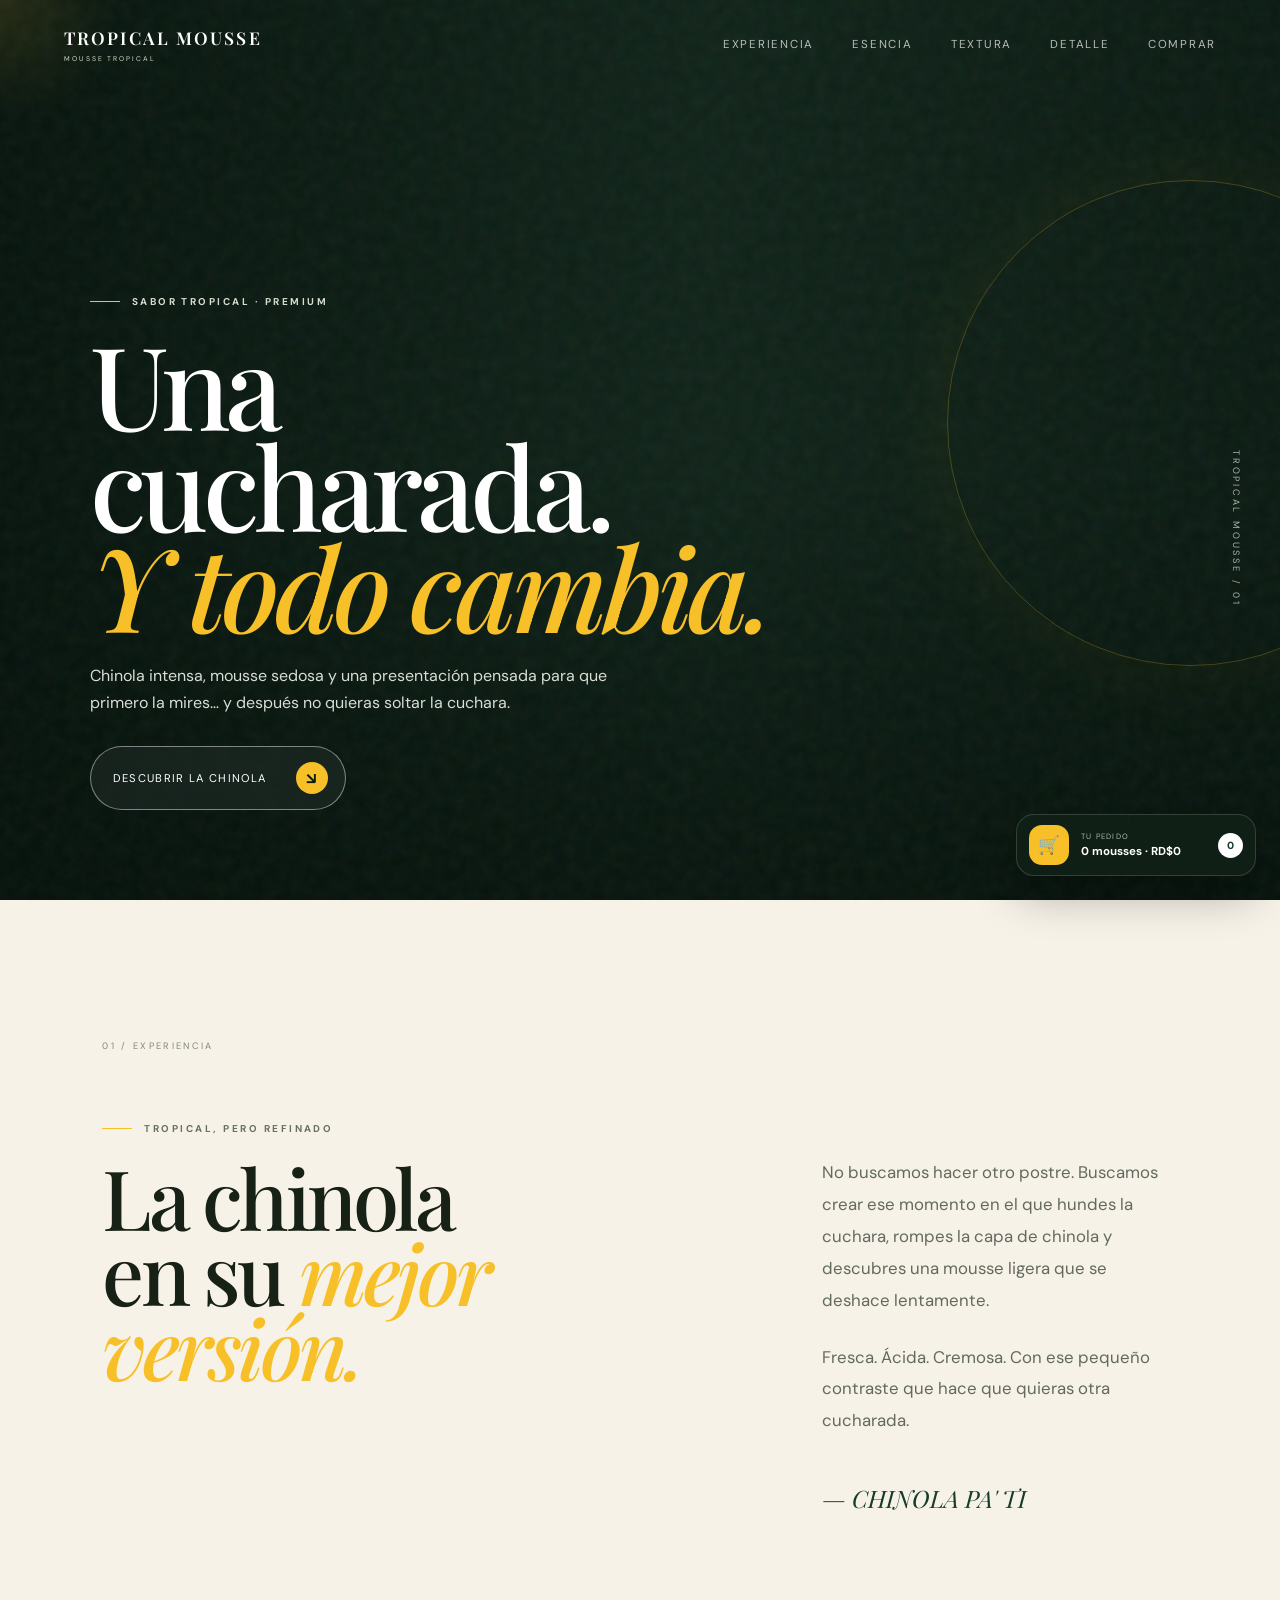
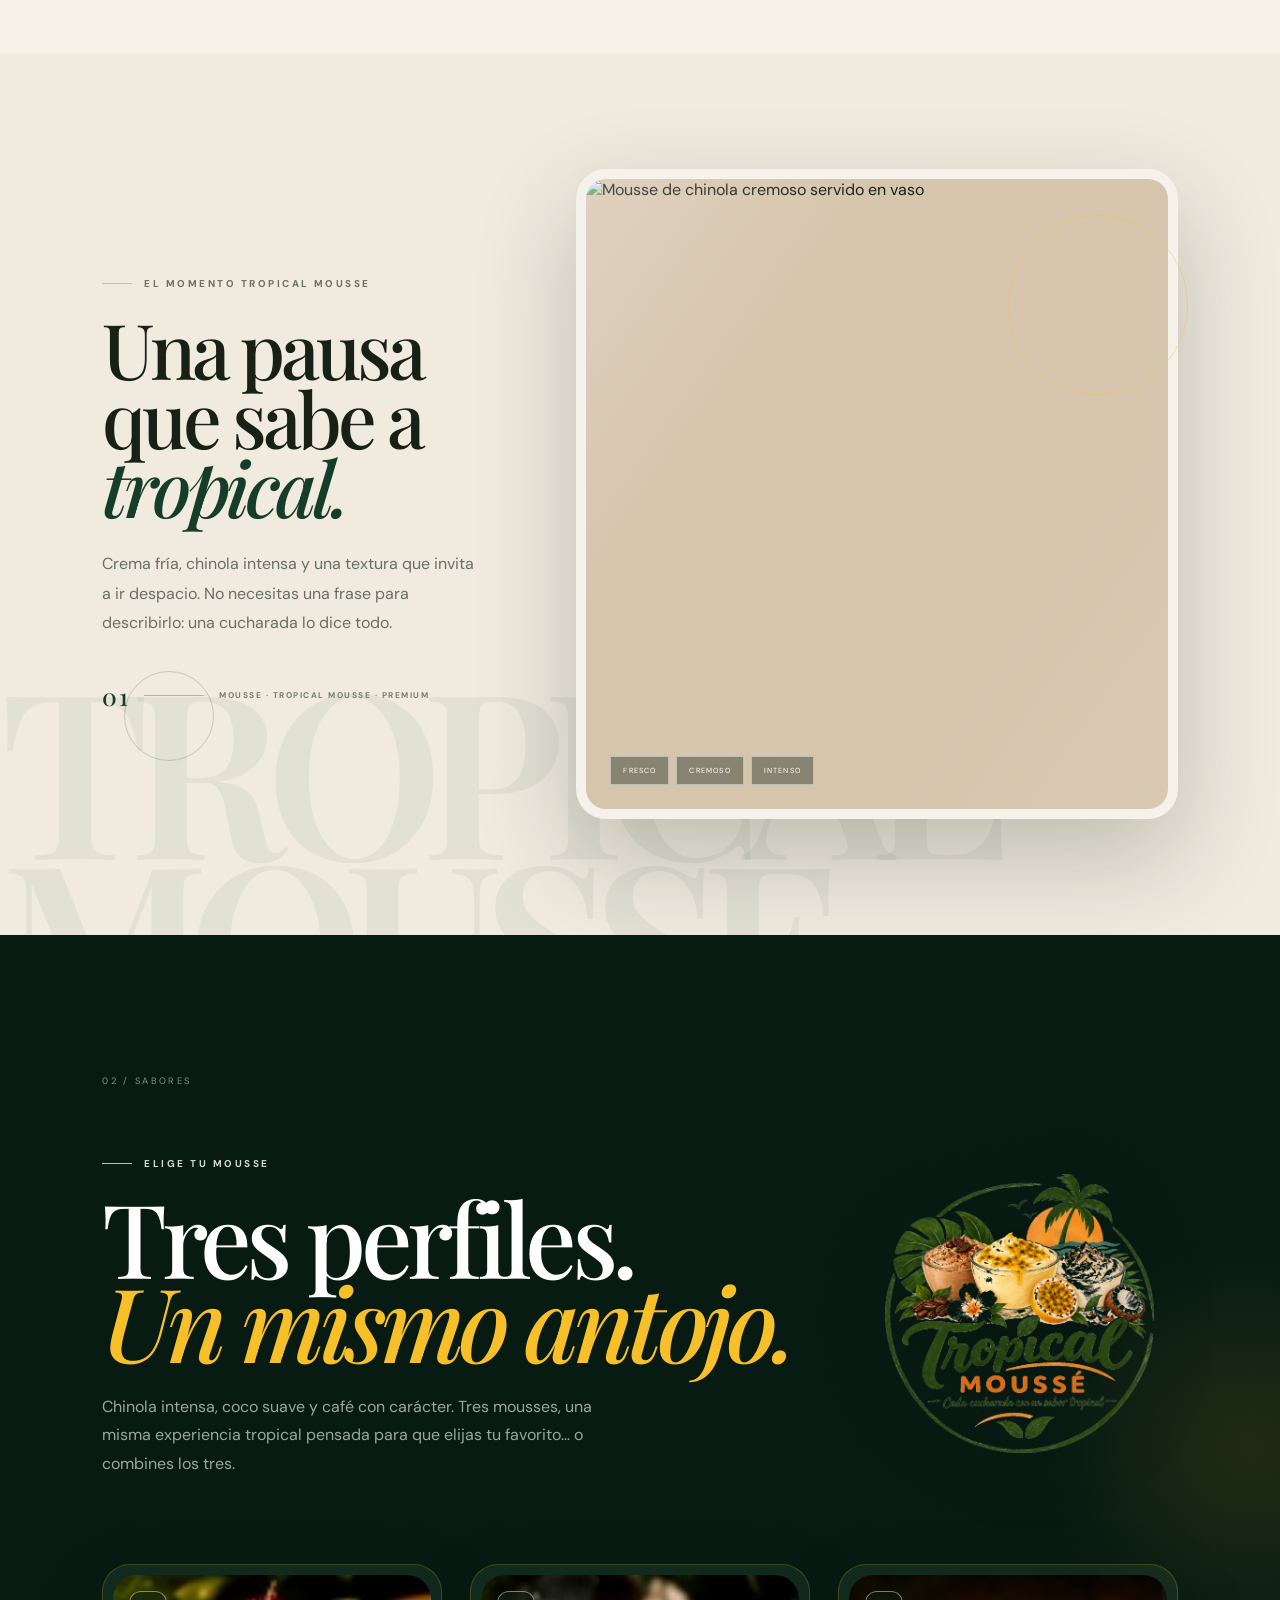
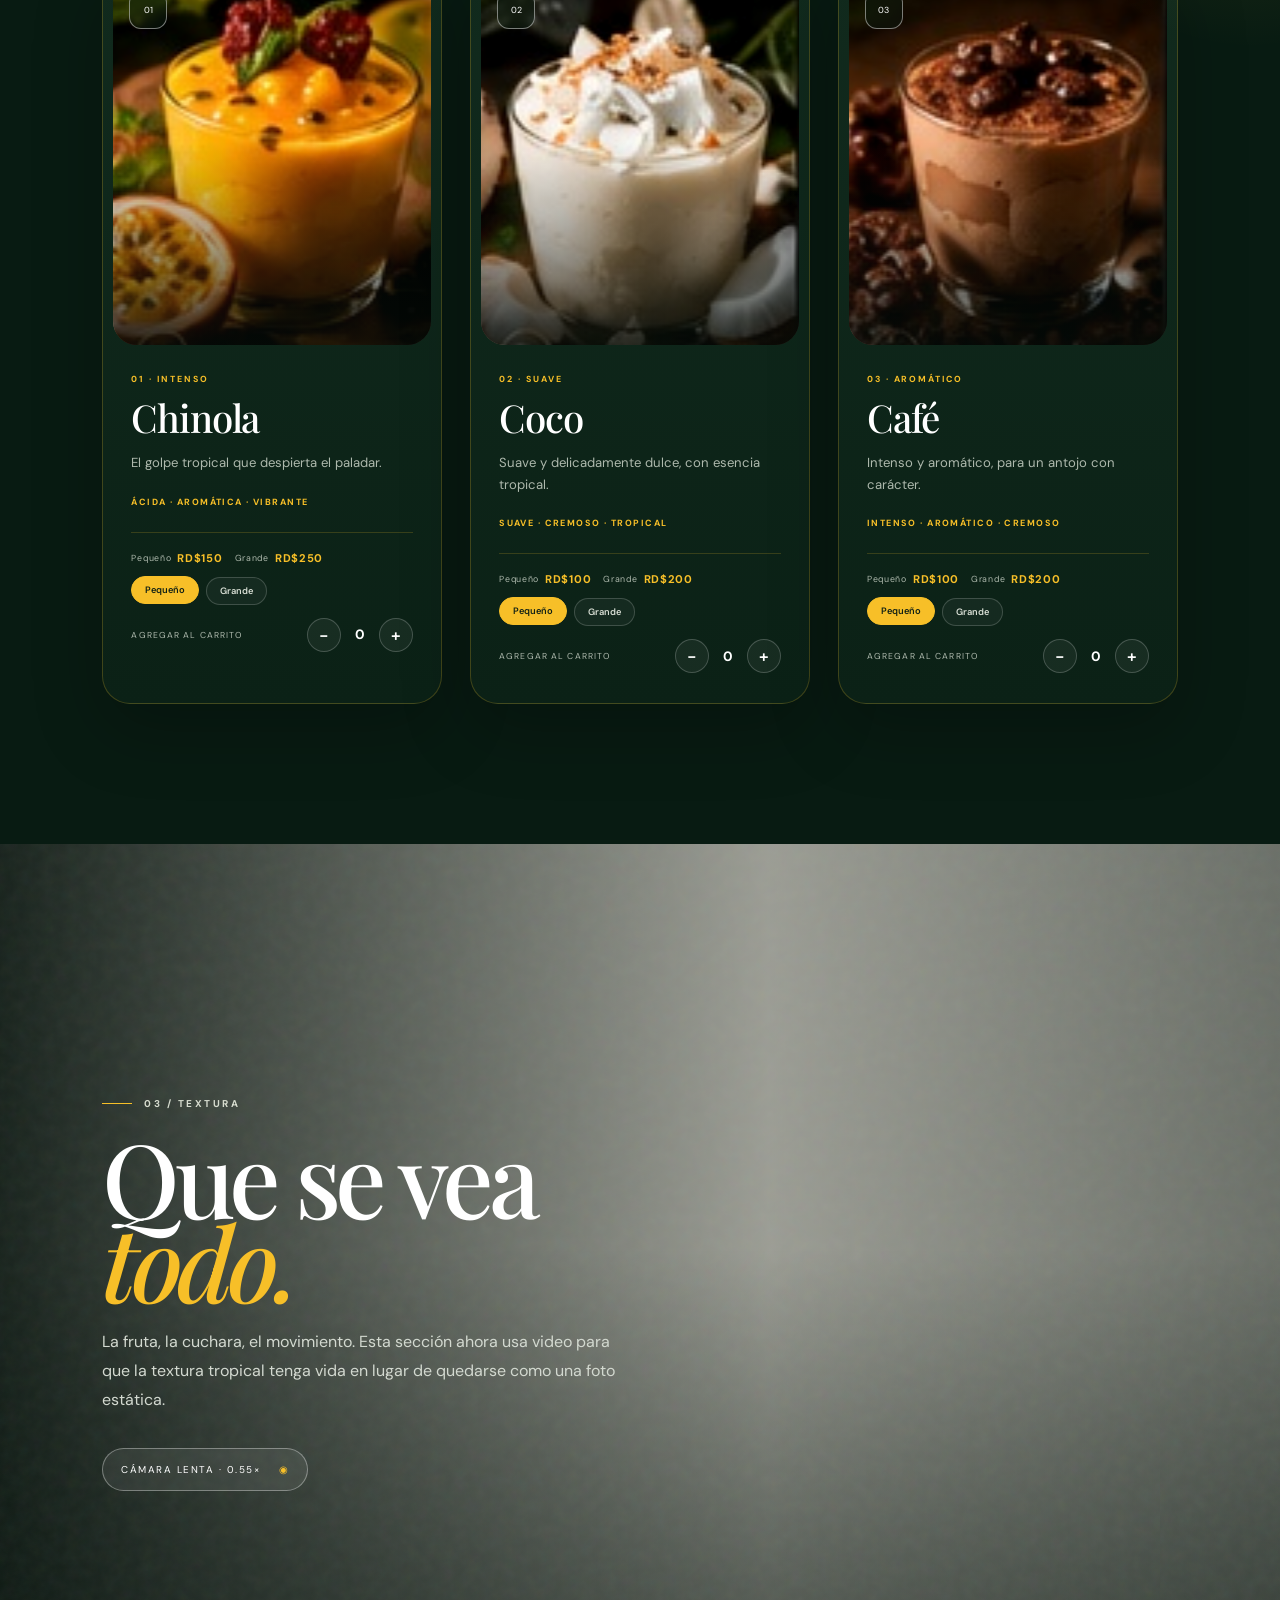
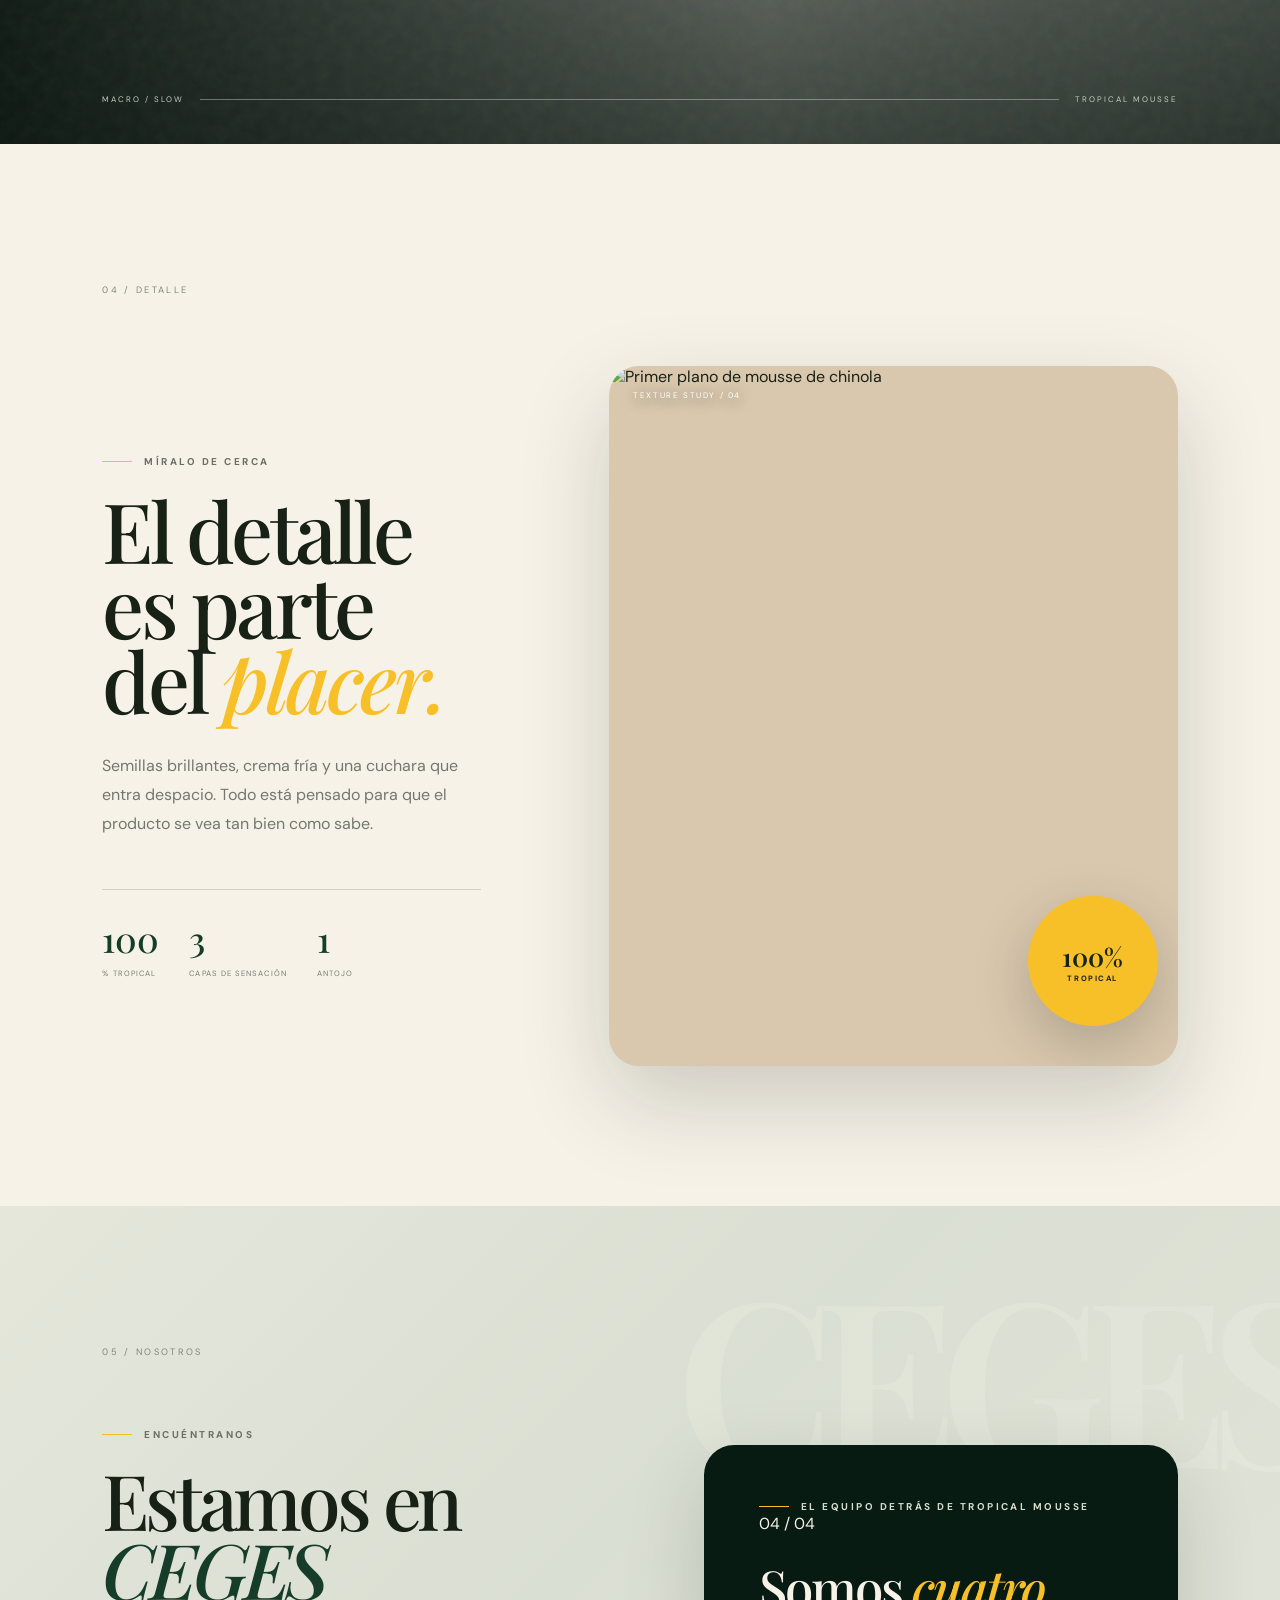
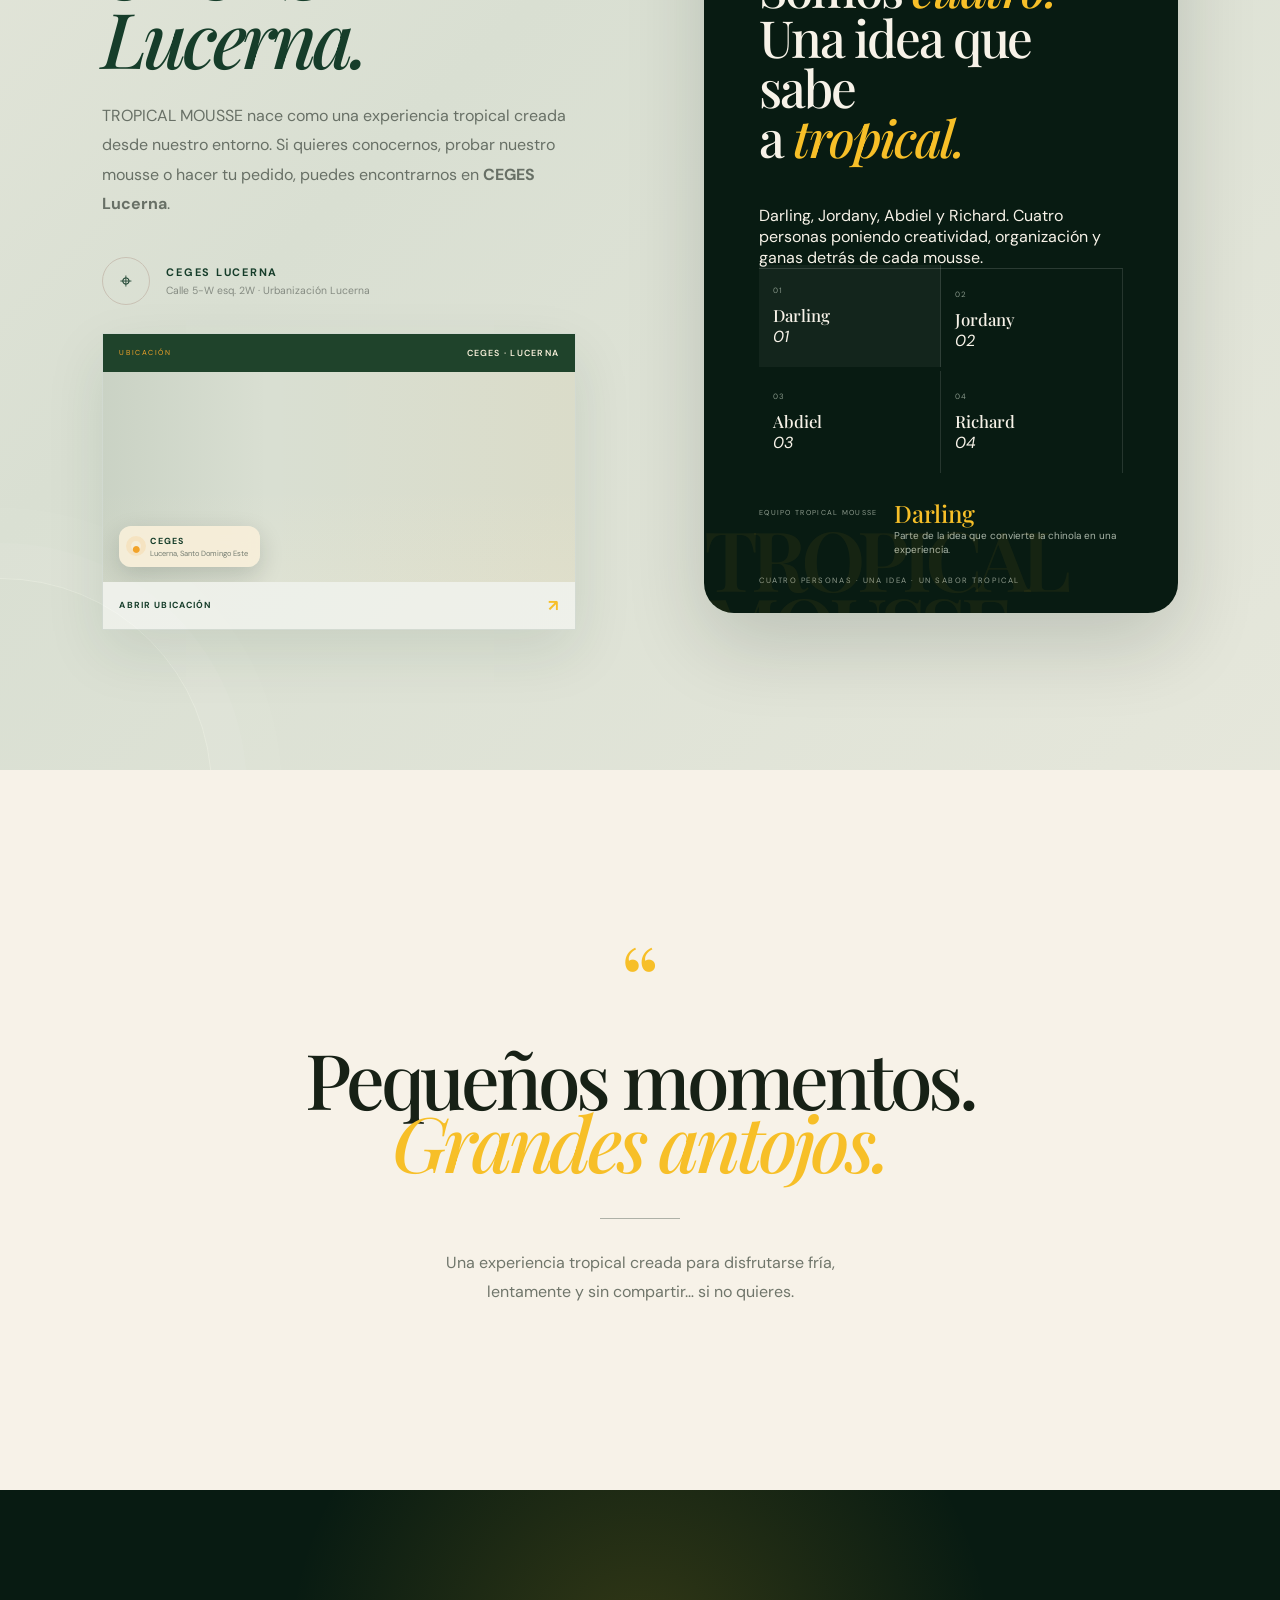
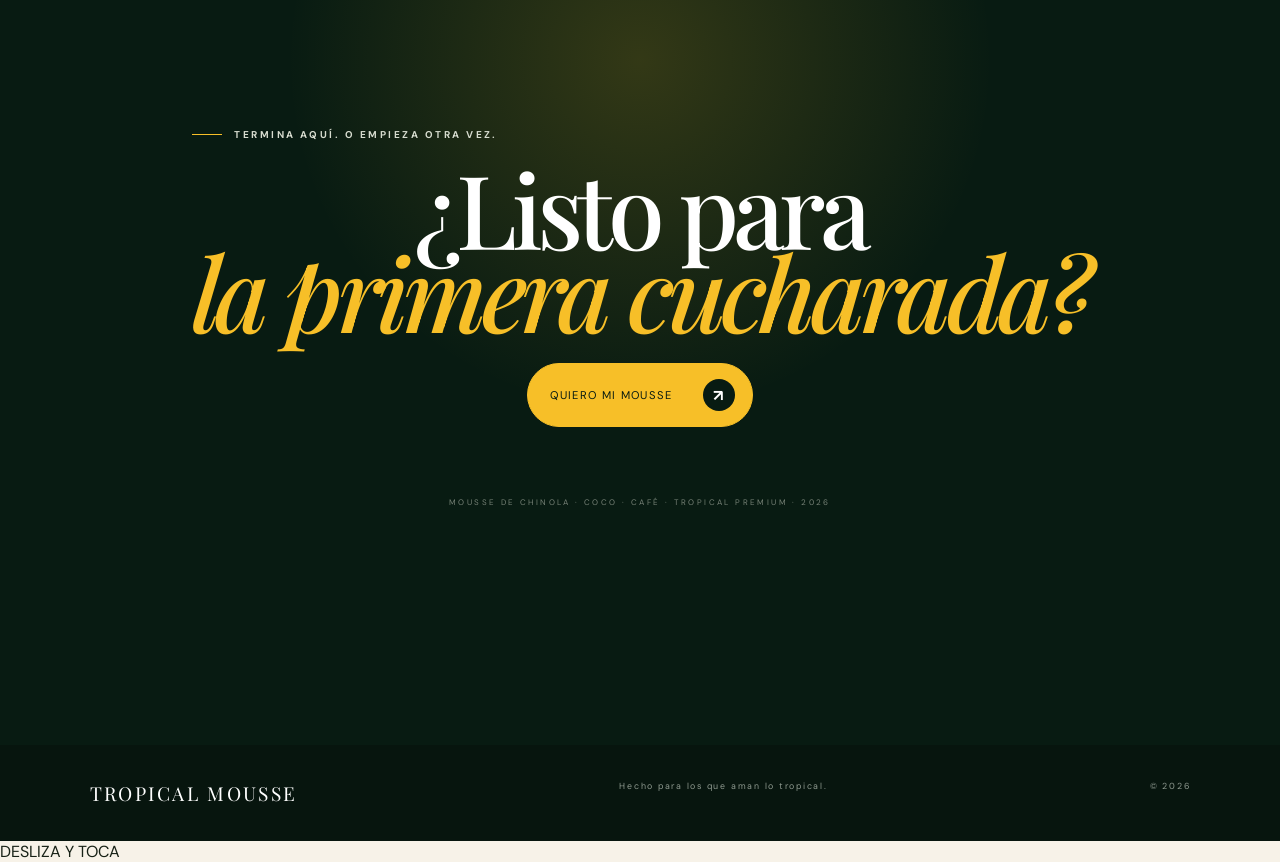
==== commit 630a83a0: "Add meta tags for SEO and social sharing" ====
--- a/index.html
+++ b/index.html
@@ -3,6 +3,17 @@
 <head>
 <meta charset="UTF-8"><meta name="viewport" content="width=device-width, initial-scale=1.0">
 <meta name="description" content="TROPICAL MOUSSE — mousse tropical premium.">
+  <meta name="robots" content="index, follow">
+<link rel="canonical" href="https://darldd.github.io/Tropical-Mousses/">
+
+<meta name="keywords" content="Tropical Mousse, mousse de chinola, mousse de coco, mousse de café, postres, mousse tropical, CEGES Lucerna, República Dominicana">
+
+<meta property="og:title" content="Tropical Mousse | Mousse Tropical">
+<meta property="og:description" content="Descubre Tropical Mousse: mousse de chinola, coco y café, preparados para convertir cada cucharada en una experiencia tropical.">
+<meta property="og:type" content="website">
+<meta property="og:url" content="https://darldd.github.io/Tropical-Mousses/">
+<meta property="og:site_name" content="Tropical Mousse">
+<meta property="og:locale" content="es_DO">
 <title>TROPICAL MOUSSE — Mousse Tropical</title>
 <link rel="icon" type="image/png" sizes="64x64" href="favicon.png?v=14">
 <link rel="shortcut icon" href="favicon.ico?v=14">
@@ -176,4 +187,4 @@
   </div>
 </div>
 
-</body></html>+</body></html>
